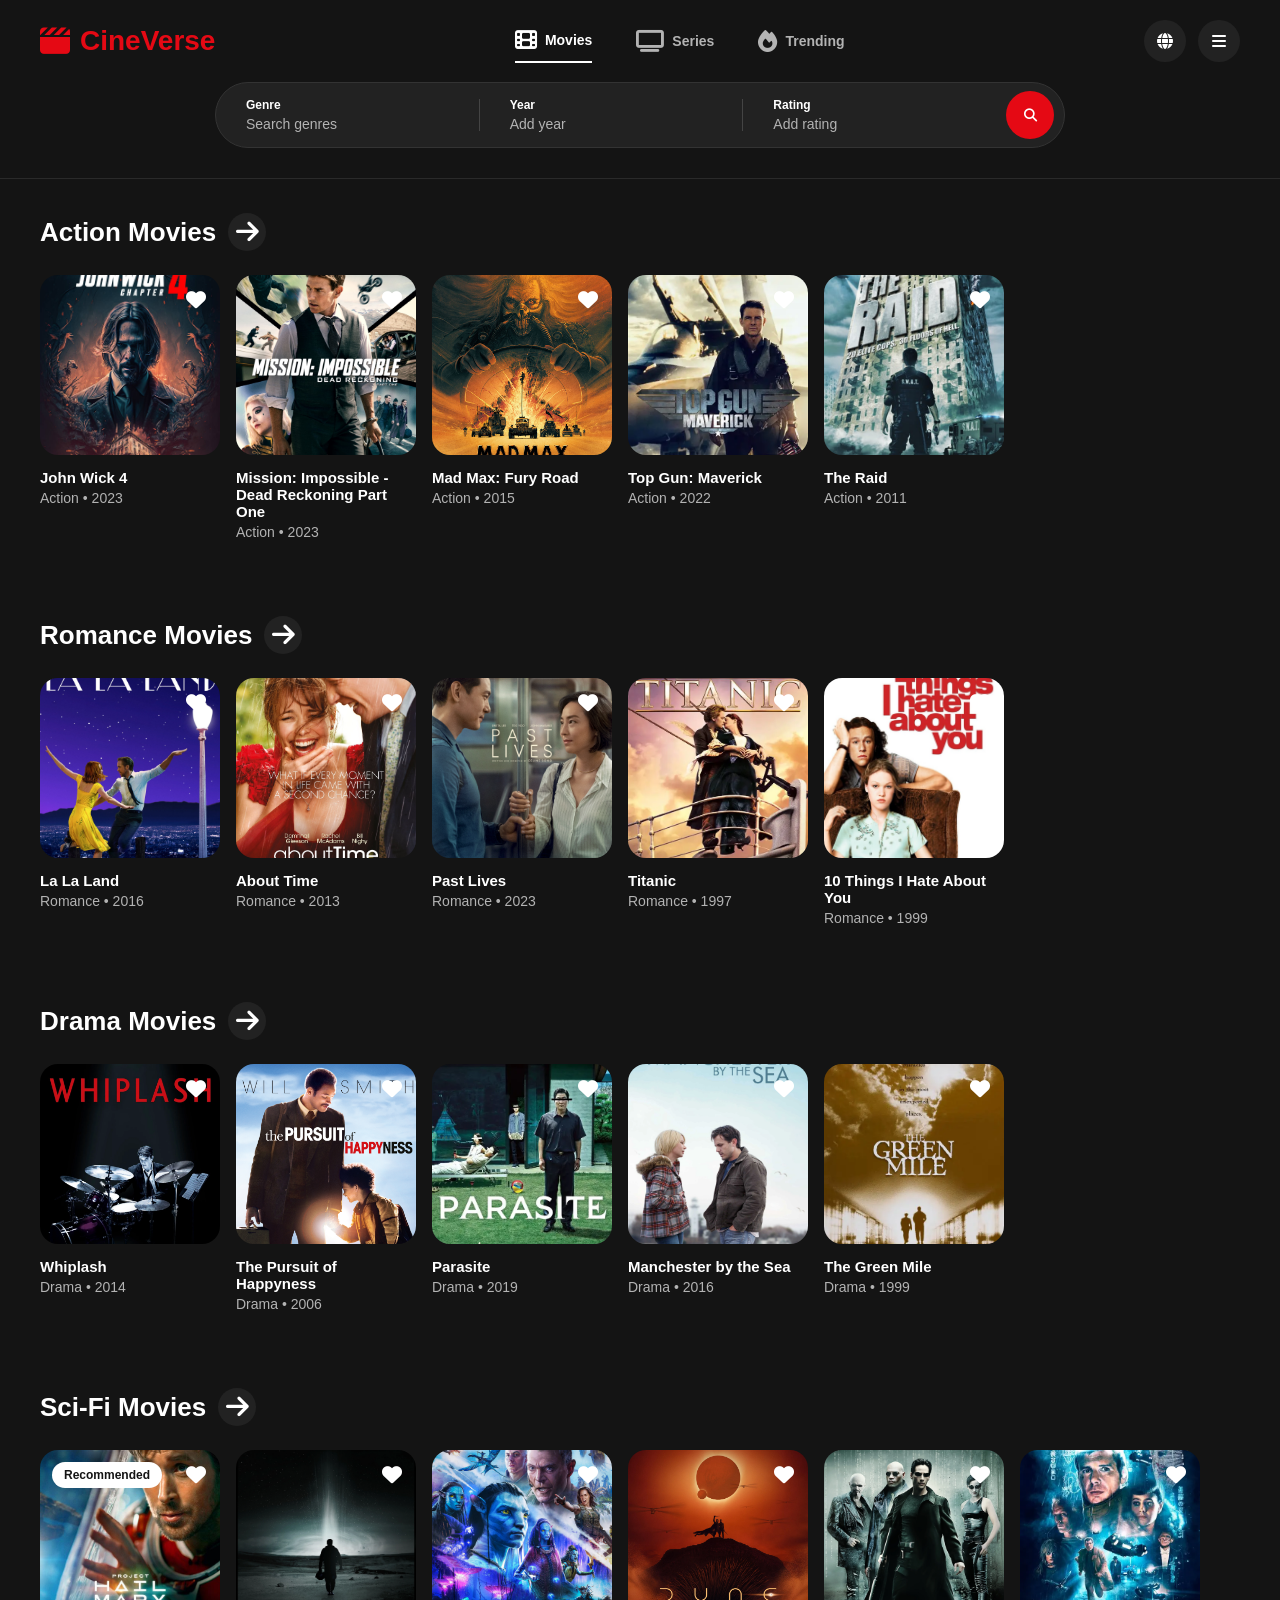
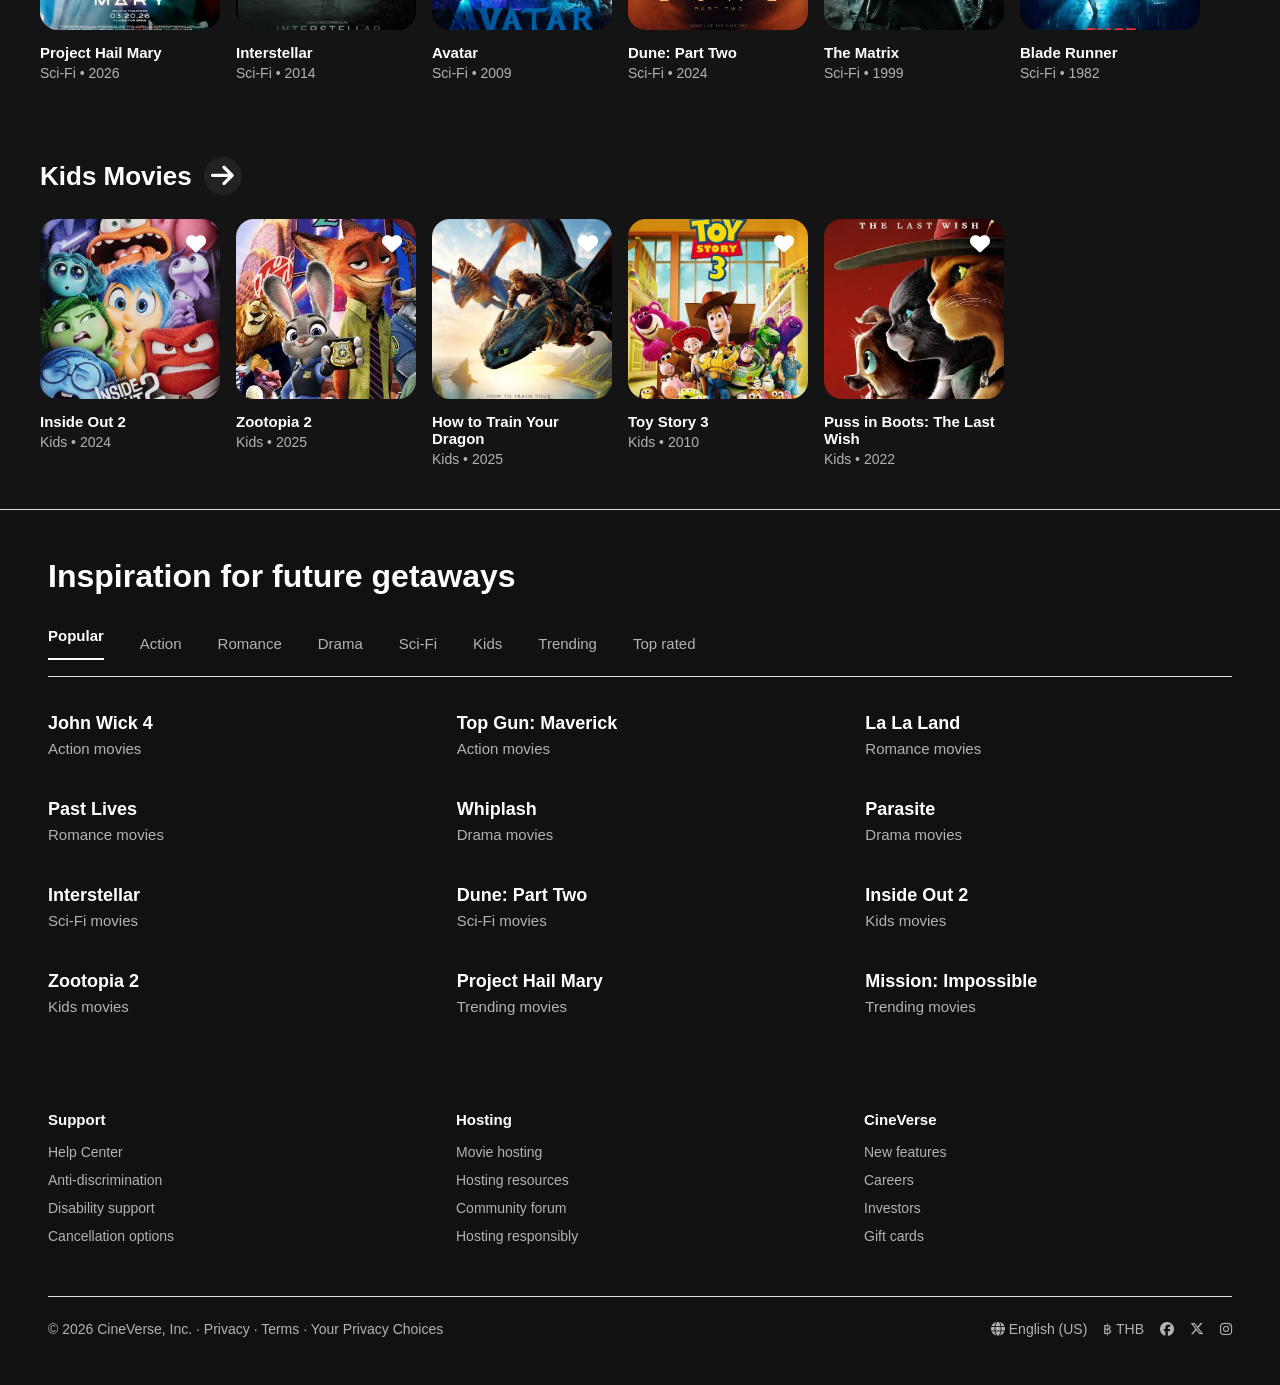
==== index.html @ 7275cd55 "Add files via upload" ====
<!DOCTYPE html>
<html lang="en">

<head>
    <meta charset="UTF-8">
    <meta name="viewport" content="width=device-width, initial-scale=1.0">
    <title>Project</title>

    <!-- FONT AWESOME -->
    <link rel="stylesheet"
          href="https://cdnjs.cloudflare.com/ajax/libs/font-awesome/6.5.1/css/all.min.css">

    <!-- CSS -->
    <link rel="stylesheet" href="style.css">
</head>

<body>

    <!-- ----- HEADER ----- -->
    <header class="header">

        <!-- TOP NAV -->
        <div class="top-nav">

            <!-- LOGO -->
            <div class="logo">
                <i class="fa-solid fa-clapperboard"></i>
                <h1>CineVerse</h1>
            </div>

            <!-- CENTER NAV -->
            <div class="nav-center">

                <div class="nav-item active-nav">
                    <i class="fa-solid fa-film"></i>
                    <span>Movies</span>
                </div>

                <div class="nav-item">
                    <i class="fa-solid fa-tv"></i>
                    <span>Series</span>
                </div>

                <div class="nav-item">
                    <i class="fa-solid fa-fire"></i>
                    <span>Trending</span>
                </div>

            </div>

            <!-- RIGHT NAV -->
            <div class="nav-right">

                <div class="circle-btn">
                    <i class="fa-solid fa-globe"></i>
                </div>

                <div class="menu-btn">
                    <i class="fa-solid fa-bars"></i>
                </div>

            </div>

        </div>

        <!-- SEARCH -->
        <div class="search-wrapper">

            <div class="search-bar">

                <div class="search-mobile">

                    <i class="fa-solid fa-magnifying-glass"></i>

                    <div class="search-mobile-text">

                        <h4>Start your search</h4>

                    </div>

                </div>

                <div class="search-box">
                    <h4>Genre</h4>
                    <p>Search genres</p>
                </div>

                <div class="search-divider"></div>

                <div class="search-box">
                    <h4>Year</h4>
                    <p>Add year</p>
                </div>

                <div class="search-divider"></div>

                <div class="search-box">
                    <h4>Rating</h4>
                    <p>Add rating</p>
                </div>

                <button class="search-btn">
                    <i class="fa-solid fa-magnifying-glass"></i>
                </button>

            </div>

        </div>

    </header>

    <!-- ----- ACTION ----- -->

<section class="movie-section">

    <div class="section-header">
        <h2>
            Action Movies
            <span class="arrow-circle">
                <i class="fa-solid fa-arrow-right"></i>
            </span>
        </h2>
    </div>

    <div class="movie-row">

        <div class="movie-card">
            <div class="movie-image">
                <img src="images/John Wick 4.jpg" alt="John Wick 4">
                <input type="checkbox" id="heartJohnWick4" class="heart-toggle">
                <label for="heartJohnWick4" class="heart-icon">
                    <i class="fa-solid fa-heart"></i>
                </label>
            </div>
            <h3>John Wick 4</h3>
            <p>Action • 2023</p>
        </div>

        <div class="movie-card">
            <div class="movie-image">
                <img src="images/Mission Impossible.jpg" alt="Mission: Impossible - Dead Reckoning Part One">
                <input type="checkbox" id="heartMissionImpossible" class="heart-toggle">
                <label for="heartMissionImpossible" class="heart-icon">
                    <i class="fa-solid fa-heart"></i>
                </label>
            </div>
            <h3>Mission: Impossible - Dead Reckoning Part One</h3>
            <p>Action • 2023</p>
        </div>

        <div class="movie-card">
            <div class="movie-image">
                <img src="images/Mad Max.jpg" alt="Mad Max: Fury Road">
                <input type="checkbox" id="heartMadMax" class="heart-toggle">
                <label for="heartMadMax" class="heart-icon">
                    <i class="fa-solid fa-heart"></i>
                </label>
            </div>
            <h3>Mad Max: Fury Road</h3>
            <p>Action • 2015</p>
        </div>

        <div class="movie-card">
            <div class="movie-image">
                <img src="images/Top Gun.webp" alt="Top Gun: Maverick">
                <input type="checkbox" id="heartTopGun" class="heart-toggle">
                <label for="heartTopGun" class="heart-icon">
                    <i class="fa-solid fa-heart"></i>
                </label>
            </div>
            <h3>Top Gun: Maverick</h3>
            <p>Action • 2022</p>
        </div>

        <div class="movie-card">
            <div class="movie-image">
                <img src="images/The Raid.jpg" alt="The Raid">
                <input type="checkbox" id="heartTheRaid" class="heart-toggle">
                <label for="heartTheRaid" class="heart-icon">
                    <i class="fa-solid fa-heart"></i>
                </label>
            </div>
            <h3>The Raid</h3>
            <p>Action • 2011</p>
        </div>

    </div>

</section>

<!-- ----- ROMANCE ----- -->

<section class="movie-section">

    <div class="section-header">
        <h2>
            Romance Movies
            <span class="arrow-circle">
                <i class="fa-solid fa-arrow-right"></i>
            </span>
        </h2>
    </div>

    <div class="movie-row">

        <div class="movie-card">
            <div class="movie-image">
                <img src="images/La La Land.webp" alt="La La Land">
                <input type="checkbox" id="heartLaLaLand" class="heart-toggle">
                <label for="heartLaLaLand" class="heart-icon">
                    <i class="fa-solid fa-heart"></i>
                </label>
            </div>
            <h3>La La Land</h3>
            <p>Romance • 2016</p>
        </div>

        <div class="movie-card">
            <div class="movie-image">
                <img src="images/About Time.jpg" alt="About Time">
                <input type="checkbox" id="heartAboutTime" class="heart-toggle">
                <label for="heartAboutTime" class="heart-icon">
                    <i class="fa-solid fa-heart"></i>
                </label>
            </div>
            <h3>About Time</h3>
            <p>Romance • 2013</p>
        </div>

        <div class="movie-card">
            <div class="movie-image">
                <img src="images/Past Lives.jpg" alt="Past Lives">
                <input type="checkbox" id="heartPastLives" class="heart-toggle">
                <label for="heartPastLives" class="heart-icon">
                    <i class="fa-solid fa-heart"></i>
                </label>
            </div>
            <h3>Past Lives</h3>
            <p>Romance • 2023</p>
        </div>

        <div class="movie-card">
            <div class="movie-image">
                <img src="images/Titanic.webp" alt="Titanic">
                <input type="checkbox" id="heartTitanic" class="heart-toggle">
                <label for="heartTitanic" class="heart-icon">
                    <i class="fa-solid fa-heart"></i>
                </label>
            </div>
            <h3>Titanic</h3>
            <p>Romance • 1997</p>
        </div>

        <div class="movie-card">
            <div class="movie-image">
                <img src="images/10 Things I Hate About You.jpg" alt="10 Things I Hate About You">
                <input type="checkbox" id="heart10ThingsILoveAboutYou" class="heart-toggle">
                <label for="heart10ThingsILoveAboutYou" class="heart-icon">
                    <i class="fa-solid fa-heart"></i>
                </label>
            </div>
            <h3>10 Things I Hate About You</h3>
            <p>Romance • 1999</p>
        </div>

    </div>

</section>

<!-- ----- DRAMA ----- -->

<section class="movie-section">

    <div class="section-header">
        <h2>
            Drama Movies
            <span class="arrow-circle">
                <i class="fa-solid fa-arrow-right"></i>
            </span>
        </h2>
    </div>

    <div class="movie-row">

        <div class="movie-card">
            <div class="movie-image">
                <img src="images/Whiplash.webp" alt="Whiplash">
                <input type="checkbox" id="heartWhiplash" class="heart-toggle">
                <label for="heartWhiplash" class="heart-icon">
                    <i class="fa-solid fa-heart"></i>
                </label>
            </div>
            <h3>Whiplash</h3>
            <p>Drama • 2014</p>
        </div>

        <div class="movie-card">
            <div class="movie-image">
                <img src="images/The Pursuit of Happyness.jpg" alt="The Pursuit of Happyness">
                <input type="checkbox" id="heartThePursuitOfHappyness" class="heart-toggle">
                <label for="heartThePursuitOfHappyness" class="heart-icon">
                    <i class="fa-solid fa-heart"></i>
                </label>
            </div>
            <h3>The Pursuit of Happyness</h3>
            <p>Drama • 2006</p>
        </div>

        <div class="movie-card">
            <div class="movie-image">
                <img src="images/Parasite.webp" alt="Parasite">
                <input type="checkbox" id="heartParasite" class="heart-toggle">
                <label for="heartParasite" class="heart-icon">
                    <i class="fa-solid fa-heart"></i>
                </label>
            </div>
            <h3>Parasite</h3>
            <p>Drama • 2019</p>
        </div>

        <div class="movie-card">
            <div class="movie-image">
                <img src="images/Manchester by the Sea.webp" alt="Manchester by the Sea">
                <input type="checkbox" id="heartManchesterByTheSea" class="heart-toggle">
                <label for="heartManchesterByTheSea" class="heart-icon">
                    <i class="fa-solid fa-heart"></i>
                </label>
            </div>
            <h3>Manchester by the Sea</h3>
            <p>Drama • 2016</p>
        </div>

        <div class="movie-card">
            <div class="movie-image">
                <img src="images/The Green Mile.webp" alt="The Green Mile">
                <input type="checkbox" id="heartTheGreenMile" class="heart-toggle">
                <label for="heartTheGreenMile" class="heart-icon">
                    <i class="fa-solid fa-heart"></i>
                </label>
            </div>
            <h3>The Green Mile</h3>
            <p>Drama • 1999</p>
        </div>

    </div>

</section>

<!-- ----- SCI-FI ----- -->

<section class="movie-section">

    <div class="section-header">
        <h2>
            Sci-Fi Movies
            <span class="arrow-circle">
                <i class="fa-solid fa-arrow-right"></i>
            </span>
        </h2>
    </div>

    <div class="movie-row">

        <div class="movie-card">
            <div class="movie-image">
                <div class="tag">Recommended</div>
                <img src="images/Project Hail Mary.jpg" alt="Project Hail Mary">
                <input type="checkbox" id="heartProjectHailMary" class="heart-toggle">
                <label for="heartProjectHailMary" class="heart-icon">
                    <i class="fa-solid fa-heart"></i>
                </label>
            </div>
            <h3>Project Hail Mary</h3>
            <p>Sci-Fi • 2026</p>
        </div>

        <div class="movie-card">
            <div class="movie-image">
                <img src="images/Interstellar.webp" alt="Interstellar">
                <input type="checkbox" id="heartInterstellar" class="heart-toggle">
                <label for="heartInterstellar" class="heart-icon">
                    <i class="fa-solid fa-heart"></i>
                </label>
            </div>
            <h3>Interstellar</h3>
            <p>Sci-Fi • 2014</p>
        </div>

        <div class="movie-card">
            <div class="movie-image">
                <img src="images/Avatar.jpg" alt="Avatar">
                <input type="checkbox" id="heartAvatar" class="heart-toggle">
                <label for="heartAvatar" class="heart-icon">
                    <i class="fa-solid fa-heart"></i>
                </label>
            </div>
            <h3>Avatar</h3>
            <p>Sci-Fi • 2009</p>
        </div>

        <div class="movie-card">
            <div class="movie-image">
                <img src="images/Dune.jpg" alt="Dune: Part Two">
                <input type="checkbox" id="heartDunePartTwo" class="heart-toggle">
                <label for="heartDunePartTwo" class="heart-icon">
                    <i class="fa-solid fa-heart"></i>
                </label>
            </div>
            <h3>Dune: Part Two</h3>
            <p>Sci-Fi • 2024</p>
        </div>

        <div class="movie-card">
            <div class="movie-image">
                <img src="images/The Matrix.webp" alt="The Matrix">
                <input type="checkbox" id="heartTheMatrix" class="heart-toggle">
                <label for="heartTheMatrix" class="heart-icon">
                    <i class="fa-solid fa-heart"></i>
                </label>
            </div>
            <h3>The Matrix</h3>
            <p>Sci-Fi • 1999</p>
        </div>

        <div class="movie-card">
            <div class="movie-image">
                <img src="images/Blade Runner.webp" alt="Blade Runner">
                <input type="checkbox" id="heartBladeRunner" class="heart-toggle">
                <label for="heartBladeRunner" class="heart-icon">
                    <i class="fa-solid fa-heart"></i>
                </label>
            </div>
            <h3>Blade Runner</h3>
            <p>Sci-Fi • 1982</p>
        </div>

    </div>

</section>

<!-- ----- KIDS ----- -->

<section class="movie-section">

    <div class="section-header">
        <h2>
            Kids Movies
            <span class="arrow-circle">
                <i class="fa-solid fa-arrow-right"></i>
            </span>
        </h2>
    </div>

    <div class="movie-row">

        <div class="movie-card">
            <div class="movie-image">
                <img src="images/Inside Out 2.webp" alt="Inside Out 2">
                <input type="checkbox" id="heartInsideOut2" class="heart-toggle">
                <label for="heartInsideOut2" class="heart-icon">
                    <i class="fa-solid fa-heart"></i>
                </label>
            </div>
            <h3>Inside Out 2</h3>
            <p>Kids • 2024</p>
        </div>

        <div class="movie-card">
            <div class="movie-image">
                <img src="images/Zootopia 2.webp" alt="Zootopia 2">
                <input type="checkbox" id="heartZootopia2" class="heart-toggle">
                <label for="heartZootopia2" class="heart-icon">
                    <i class="fa-solid fa-heart"></i>
                </label>
            </div>
            <h3>Zootopia 2</h3>
            <p>Kids • 2025</p>
        </div>

        <div class="movie-card">
            <div class="movie-image">
                <img src="images/How to Train Your Dragon.webp" alt="How to Train Your Dragon">
                <input type="checkbox" id="heartHowToTrainYourDragon" class="heart-toggle">
                <label for="heartHowToTrainYourDragon" class="heart-icon">
                    <i class="fa-solid fa-heart"></i>
                </label>
            </div>
            <h3>How to Train Your Dragon</h3>
            <p>Kids • 2025</p>
        </div>

        <div class="movie-card">
            <div class="movie-image">
                <img src="images/Toy Story 3.webp" alt="Toy Story 3">
                <input type="checkbox" id="heartToyStory3" class="heart-toggle">
                <label for="heartToyStory3" class="heart-icon">
                    <i class="fa-solid fa-heart"></i>
                </label>
            </div>
            <h3>Toy Story 3</h3>
            <p>Kids • 2010</p>
        </div>

        <div class="movie-card">
            <div class="movie-image">
                <img src="images/Puss in Boots.webp" alt="Puss in Boots: The Last Wish">
                <input type="checkbox" id="heartPussInBoots" class="heart-toggle">
                <label for="heartPussInBoots" class="heart-icon">
                    <i class="fa-solid fa-heart"></i>
                </label>
            </div>
            <h3>Puss in Boots: The Last Wish</h3>
            <p>Kids • 2022</p>
        </div>

    </div>

</section>

    <!-- ----- FOOTER ----- -->

<section class="footer-top">

    <h2>Inspiration for future getaways</h2>

    <div class="footer-tabs">
        <span class="active-tab">Popular</span>
        <span>Action</span>
        <span>Romance</span>
        <span>Drama</span>
        <span>Sci-Fi</span>
        <span>Kids</span>
        <span>Trending</span>
        <span>Top rated</span>
    </div>

    <div class="footer-links-grid">

    <div class="footer-link-item">
        <h4>John Wick 4</h4>
        <p>Action movies</p>
    </div>

    <div class="footer-link-item">
        <h4>Top Gun: Maverick</h4>
        <p>Action movies</p>
    </div>

    <div class="footer-link-item">
        <h4>La La Land</h4>
        <p>Romance movies</p>
    </div>

    <div class="footer-link-item">
        <h4>Past Lives</h4>
        <p>Romance movies</p>
    </div>

    <div class="footer-link-item">
        <h4>Whiplash</h4>
        <p>Drama movies</p>
    </div>

    <div class="footer-link-item">
        <h4>Parasite</h4>
        <p>Drama movies</p>
    </div>

    <div class="footer-link-item">
        <h4>Interstellar</h4>
        <p>Sci-Fi movies</p>
    </div>

    <div class="footer-link-item">
        <h4>Dune: Part Two</h4>
        <p>Sci-Fi movies</p>
    </div>

    <div class="footer-link-item">
        <h4>Inside Out 2</h4>
        <p>Kids movies</p>
    </div>

    <div class="footer-link-item">
        <h4>Zootopia 2</h4>
        <p>Kids movies</p>
    </div>

    <div class="footer-link-item">
        <h4>Project Hail Mary</h4>
        <p>Trending movies</p>
    </div>

    <div class="footer-link-item">
        <h4>Mission: Impossible</h4>
        <p>Trending movies</p>
    </div>

</div>

</section>

<footer class="footer">

    <div class="footer-grid">

        <div class="footer-column">
            <h4>Support</h4>
            <p>Help Center</p>
            <p>Anti-discrimination</p>
            <p>Disability support</p>
            <p>Cancellation options</p>
        </div>

        <div class="footer-column">
            <h4>Hosting</h4>
            <p>Movie hosting</p>
            <p>Hosting resources</p>
            <p>Community forum</p>
            <p>Hosting responsibly</p>
        </div>

        <div class="footer-column">
            <h4>CineVerse</h4>
            <p>New features</p>
            <p>Careers</p>
            <p>Investors</p>
            <p>Gift cards</p>
        </div>

    </div>

    <div class="footer-bottom">

        <div>
            © 2026 CineVerse, Inc. · Privacy · Terms · Your Privacy Choices
        </div>

        <div class="footer-right">

            <span>
                <i class="fa-solid fa-globe"></i> English (US)
            </span>

            <span>฿ THB</span>

            <i class="fa-brands fa-facebook"></i>
            <i class="fa-brands fa-x-twitter"></i>
            <i class="fa-brands fa-instagram"></i>
        </div>

    </div>

    <div class="mobile-footer-bottom">

    <div class="footer-right">
        <div class="footer-settings">
            <span>
                <i class="fa-solid fa-globe"></i> English (US)
            </span>
            <span>฿ THB</span>
        </div>

        <div class="footer-social">
            <i class="fa-brands fa-facebook"></i>
            <i class="fa-brands fa-x-twitter"></i>
            <i class="fa-brands fa-instagram"></i>
        </div>
    </div>
    <div>
        © 2026 CineVerse, Inc. <br>
        Privacy · Terms · Your Privacy Choices
    </div>
</div>
</footer>

</body>
</html>
---- style.css ----
*{
    margin: 0;
    padding: 0;
    box-sizing: border-box;
}

body{
    font-family: Arial, Helvetica, sans-serif;
    background-color: #141414;
    color: white;
}

/* ----- HEADER ----- */

.header{
    position: sticky;
    top: 0;
    z-index: 999;
    background-color: #141414;
    border-bottom: 1px solid #2a2a2a;
}

/* ----- TOP NAV ----- */

.top-nav{
    height: 82px;
    display: flex;
    justify-content: space-between;
    align-items: center;
    padding: 0 48px;
}

/* ----- LOGO ----- */

.logo{
    display: flex;
    align-items: center;
    gap: 10px;
    color: #e50914;
}

.logo i{
    font-size: 30px;
}

.logo h1{
    font-size: 28px;
    font-weight: 700;
}

/* ----- NAV ----- */

.nav-center{
    display: flex;
    align-items: center;
    gap: 42px;
}

.nav-item{
    display: flex;
    align-items: center;
    gap: 8px;
    padding-top: 10px;
    padding-bottom: 10px;
    color: #b3b3b3;
}

.nav-item i{
    font-size: 22px;
}

.nav-item span{
    font-size: 14px;
    font-weight: 600;
}

.active-nav{
    color: white;
    border-bottom: 2px solid white;
}

/* ----- RIGHT ----- */

.nav-right{
    display: flex;
    align-items: center;
    gap: 12px;
}

.circle-btn, .menu-btn{
    width: 42px;
    height: 42px;
    border-radius: 50%;
    display: flex;
    justify-content: center;
    align-items: center;
    background-color: #222;
    color: white;
}

/* ----- SEARCH ----- */

.search-wrapper{
    display: flex;
    justify-content: center;
    padding-bottom: 24px;
}

.search-bar{
    width: 850px;
    height: 66px;
    background: #222;
    border: 1px solid #333;
    border-radius: 999px;
    box-shadow: 0 2px 12px rgba(0,0,0,0.08);
    display: flex;
    align-items: center;
    box-shadow: none;
}

.search-box{
    flex: 1;
    padding-left: 30px;
}

.search-box h4{
    font-size: 12px;
    margin-bottom: 4px;
    color: white;
}

.search-box p{
    font-size: 14px;
    color: #b3b3b3;
}

.search-divider{
    width: 1px;
    height: 32px;
    background-color: #444;
}

.search-btn{
    width: 48px;
    height: 48px;
    margin-right: 10px;
    border: none;
    border-radius: 50%;
    background-color: #e50914;
    color: white;
}

/* ----- SECTION ----- */

.movie-section{
    padding: 34px 48px;
    background-color: #141414;
}

.section-header{
    margin-bottom: 24px;
}

.section-header h2{
    display: flex;
    align-items: center;
    gap: 12px;
    font-size: 26px;
    color: white;
}

.arrow-circle{
    width: 38px;
    height: 38px;
    border-radius: 50%;
    background: #222;
    display: flex;
    justify-content: center;
    align-items: center;
}

/* ----- MOVIES ----- */

.movie-row{
    display: flex;
    gap: 16px;
    overflow-x: auto;
    scroll-behavior: smooth;
    padding-bottom: 8px;
    width: 100%;
    flex-wrap: nowrap;
}

.movie-row::-webkit-scrollbar{
    background-color: #222;
}

.movie-card{
    flex-shrink: 0;
    width: 200px;
}

.movie-image{
    position: relative;
}

.movie-image img{
    width: 100%;
    aspect-ratio: 1/1;
    object-fit: cover;
    border-radius: 18px;
    transition: 0.3s ease;
}

.tag{
    position: absolute;
    top: 12px;
    left: 12px;
    background: white;
    padding: 6px 12px;
    border-radius: 999px;
    font-size: 12px;
    font-weight: 600;
    color: #141414;
}

.heart-toggle{
    display: none;
}

.heart-icon{
    position: absolute;
    top: 14px;
    right: 14px;
    color: white;
    font-size: 20px;
    transition: 0.2s;
}

.heart-icon:hover{
    transform: scale(1.15);
}

.heart-toggle:checked + .heart-icon{
    color: #e50914;
}

.movie-card h3{
    margin-top: 10px;
    margin-bottom: 4px;
    font-size: 15px;
    color: white;
}

.movie-card p{
    font-size: 14px;
    color: #b3b3b3;
}

/* ----- FOOTER ----- */

.footer-top{
    padding: 48px;
    background: #111;
    border-top: 1px solid #dddddd;
}

.footer-top h2{
    font-size: 32px;
    margin-bottom: 32px;
}

.footer-tabs{
    display: flex;
    align-items: center;
    gap: 36px;
    padding-bottom: 16px;
    border-bottom: 1px solid #dddddd;
    overflow-x: auto;
}

.footer-tabs span{
    font-size: 15px;
    color: #b3b3b3;
    white-space: nowrap;
}

.footer-tabs .active-tab{
    color: white;
    font-weight: 600;
    padding-bottom: 14px;
    border-bottom: 2px solid white;
}

.footer-links-grid{
    display: grid;
    grid-template-columns: repeat(3, 1fr);
    gap: 42px;
    padding-top: 36px;
}

.footer-link-item h4{
    font-size: 18px;
    margin-bottom: 6px;
}

.footer-link-item p{
    color: #b3b3b3;
    font-size: 15px;
}

.footer{
    padding: 48px;
    background-color: #111;
    color: white;
}

.footer-grid{
    display: grid;
    grid-template-columns: repeat(3, 1fr);
    gap: 40px;
    padding-bottom: 40px;
}

.footer-column h4{
    margin-bottom: 16px;
    font-size: 15px;
}

.footer-column p{
    margin-bottom: 12px;
    font-size: 14px;
    color: #b3b3b3;
}

.footer-bottom{
    border-top: 1px solid #dddddd;
    padding-top: 24px;
    display: flex;
    justify-content: space-between;
    align-items: center;
    gap: 20px;
    font-size: 14px;
    color: #b3b3b3;
}

.footer-right{
    display: flex;
    align-items: center;
    gap: 16px;
}

.active-tab{
    color: white;
    border-bottom: 2px solid white;
}

/* ----- RESPONSIVE DESIGN ----- */

/* ----- DESKTOP ----- */

@media screen and (min-width: 1024px){

    .container{
        max-width: 1024px;
        margin: auto;
    }

    .top-nav{
        height: 82px;
        padding: 0 40px;
    }

    .logo-text{
        font-size: 34px;
    }

    .nav-center{
        gap: 44px;
    }

    .search-wrapper{
        padding: 0 40px 30px;
    }

    .search-bar{
        width: 850px;
        height: 66px;
        margin: auto;
    }

    .search-mobile{
        display: none;
    }

    .movie-section{
        padding: 34px 40px;
    }

    .movie-card{
        flex: 0 0 180px;
    }

    .movie-card img{
        height: 180px;
    }

    .movie-title{
        font-size: 16px;
    }

    .mobile-footer-bottom{
        display: none;
    }

}

/* ----- TABLET ----- */

@media screen and (max-width: 1023px){

    .logo h1{
        display: none;
    }

    .container{
        max-width: 768px;
        margin: auto;
    }

    .top-nav{
        padding: 0 24px;
        height: 78px;
    }

    .logo-text{
        font-size: 28px;
    }

    .nav-center{
        gap: 26px;
    }

    .nav-item span{
        font-size: 14px;
    }

    .search-wrapper{
        padding: 0 24px 26px;
    }

    .search-bar{
        width: 100%;
        height: 60px;
    }

    .search-box{
        padding: 0 22px;
    }

    .search-mobile{
        display: none;
    }

    .movie-section{
        padding: 28px 24px;
    }

    .movie-card{
        flex: 0 0 170px;
    }

    .movie-card img{
        height: 145px;
    }

    .movie-title{
        font-size: 15px;
    }

    .section-header h2{
        font-size: 22px;
    }

    .footer-top, .footer{
        padding: 36px 24px;
    }

    .mobile-footer-bottom{
        display: none;
    }

}

/* ----- MOBILE ----- */

@media screen and (max-width: 767px){

    .header{
        display: flex;
        flex-direction: column;
    }
    
    .top-nav{
        display: flex;
        flex-direction: column;
        align-items: center;
        gap: 0;
        height: auto;
        padding: 14px 16px 0;
        display: contents;
    }

    .logo{
        display: none;
    }

    .nav-right{
        display: none;
    }

    .search-wrapper{
        width: 100%;
        padding: 0 16px 18px;
        margin-top: 14px;
        order: 1;
    }

    .search-bar{
        width: 100%;
        height: 64px;
        border-radius: 999px;
        background: white;
        display: flex;
        align-items: center;
        justify-content: center;
        padding: 0 20px;
        box-shadow: 0 2px 12px rgba(0,0,0,0.12);
    }

    .search-box,
    .search-divider,
    .search-btn{
        display: none;
    }

    .search-mobile{
        display: flex;
        align-items: center;
        justify-content: center;
        gap: 14px;
        width: 100%;
        color: #141414;
    }

    .search-mobile i{
        font-size: 18px;
    }

    .search-mobile-text{
        display: flex;
        flex-direction: column;
        justify-content: center;
    }

    .search-mobile-text h4{
        font-size: 15px;
        margin-bottom: 2px;
        font-weight: 600;
    }

    .search-mobile-text p{
        font-size: 13px;
        color: #b3b3b3;
    }

    .nav-center{
        width: 100%;
        display: flex;
        justify-content: space-around;
        align-items: center;
        padding: 0 0 12px;
        border-bottom: 1px solid #b3b3b3;
        order: 2;
    }

    .nav-item{
        display: flex;
        flex-direction: row;
        align-items: center;
        justify-content: center;
        gap: 6px;
        padding-bottom: 10px;
    }

    .nav-item i{
        font-size: 18px;
    }

    .nav-item span{
        font-size: 12px;
        font-weight: 500;
    }

    .movie-section{
        padding: 26px 16px;
    }

    .section-header h2{
        display: flex;
        justify-content: space-between;
        align-items: center;
        width: 100%;
        font-size: 20px;
    }

    .arrow-circle{
        margin-left: auto;
    }

    .movie-card{
        flex: 0 0 220px;
    }

    .movie-card img{
        width: 100%;
        height: 220px;
        object-fit: cover;
        border-radius: 16px;
    }

    .movie-card h3{
        font-size: 15px;
        margin-top: 10px;
    }

    .movie-card p{
        font-size: 13px;
        color: #b3b3b3;
    }

    .footer-top{
        padding: 32px 16px;
    }

    .footer-top h2{
        font-size: 24px;
        line-height: 1.3;
        margin-bottom: 24px;
    }

    .footer-tabs{
        gap: 18px;
        overflow-x: auto;
        padding-bottom: 18px;
    }

    .footer-links-grid{
        display: grid;
        grid-template-columns: repeat(2, 1fr);
        gap: 24px;
        padding-top: 26px;
    }

    .footer-link-item h4{
        font-size: 15px;
        margin-bottom: 4px;
    }

    .footer-link-item p{
        font-size: 13px;
        color: #b3b3b3;
    }

    .footer{
        padding: 30px 16px;
    }

    .footer-grid{
        display: grid;
        grid-template-columns: 1fr;
        gap: 26px;
    }

    .footer-column{
        padding-bottom: 18px;
        border-bottom: 1px solid #b3b3b3;
    }

    .footer-bottom{
        display: none;
    }

    .mobile-footer-bottom{
        display: flex;
        flex-direction: column;
        align-items: flex-start;
        gap: 24px;
        color: #b3b3b3;
    }

    .footer-right{
        width: 100%;
        display: flex;
        flex-direction: column;
        align-items: flex-start;
        gap: 14px;
        padding-bottom: 6px;
    }

    .footer-settings{
        display: flex;
        align-items: center;
        gap: 14px;
    }

    .footer-social{
        display: flex;
        gap: 24px;
        padding-top: 12px;
    }

}
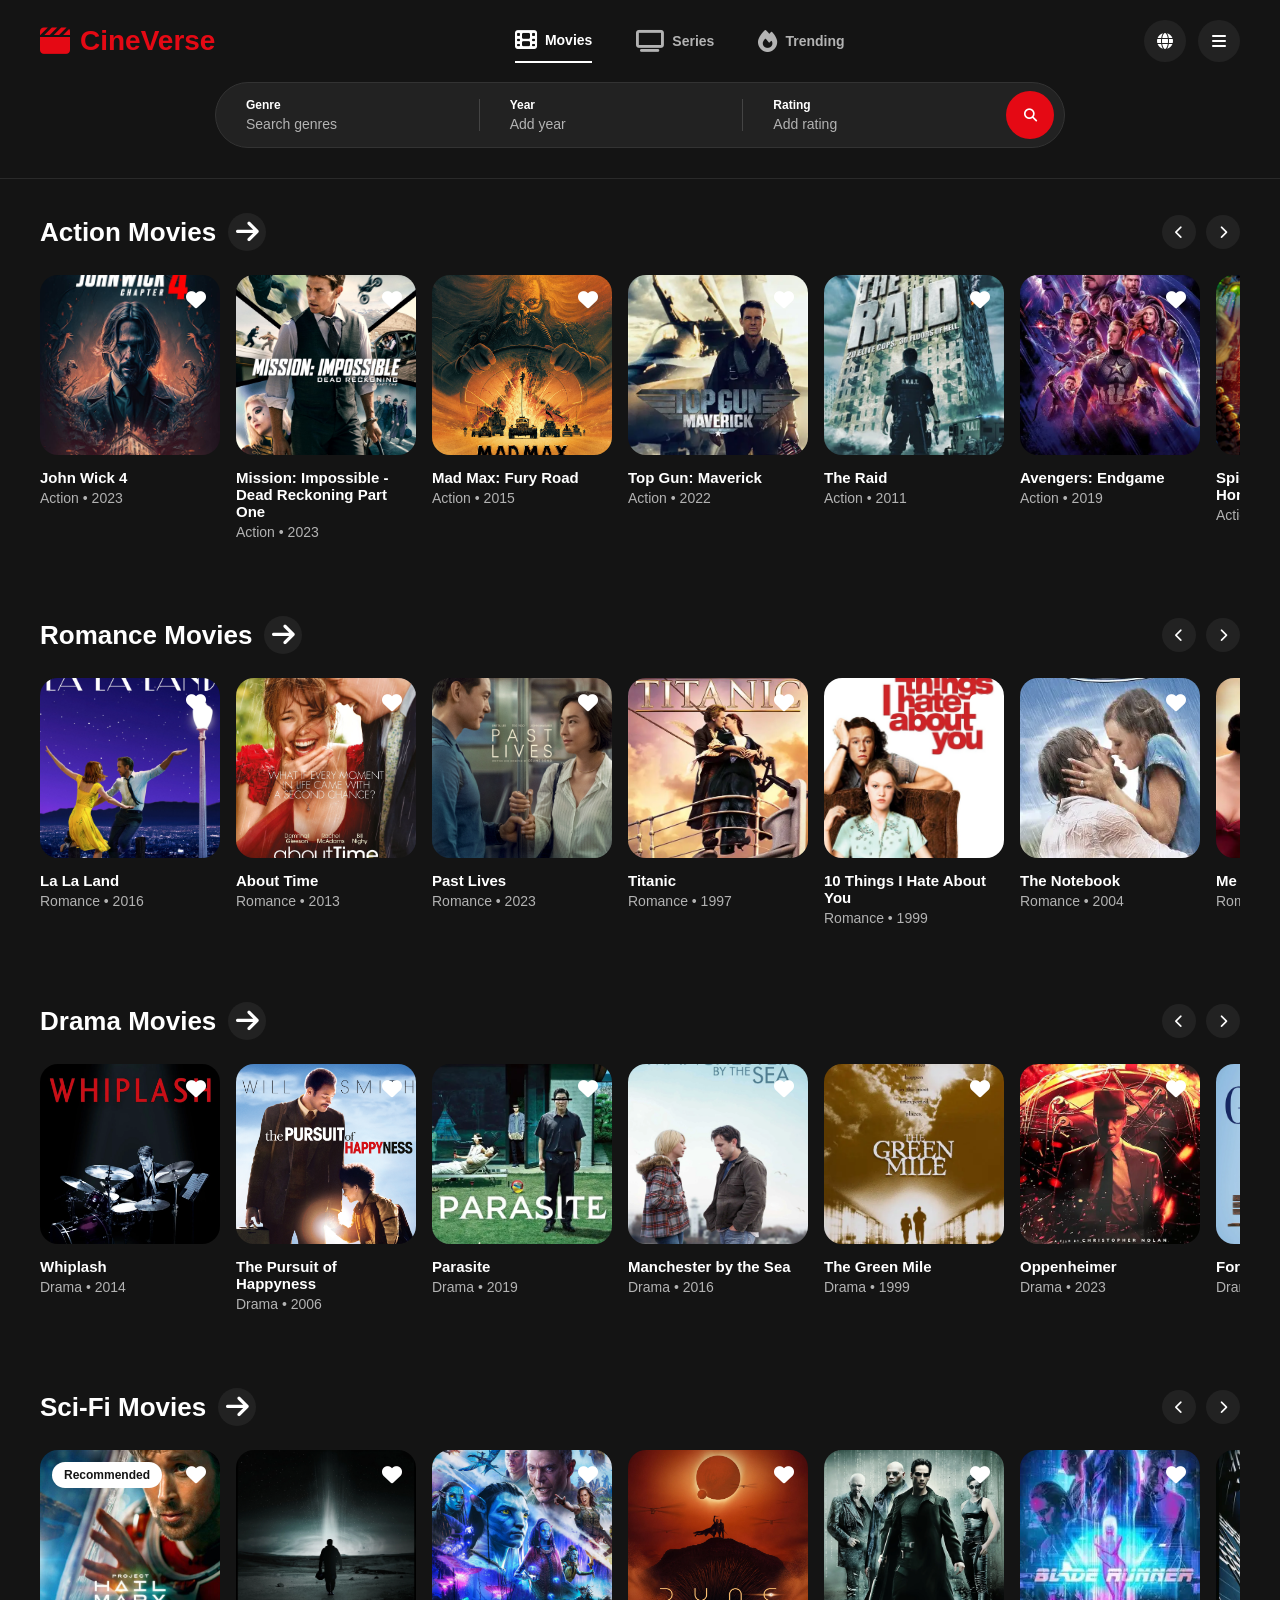
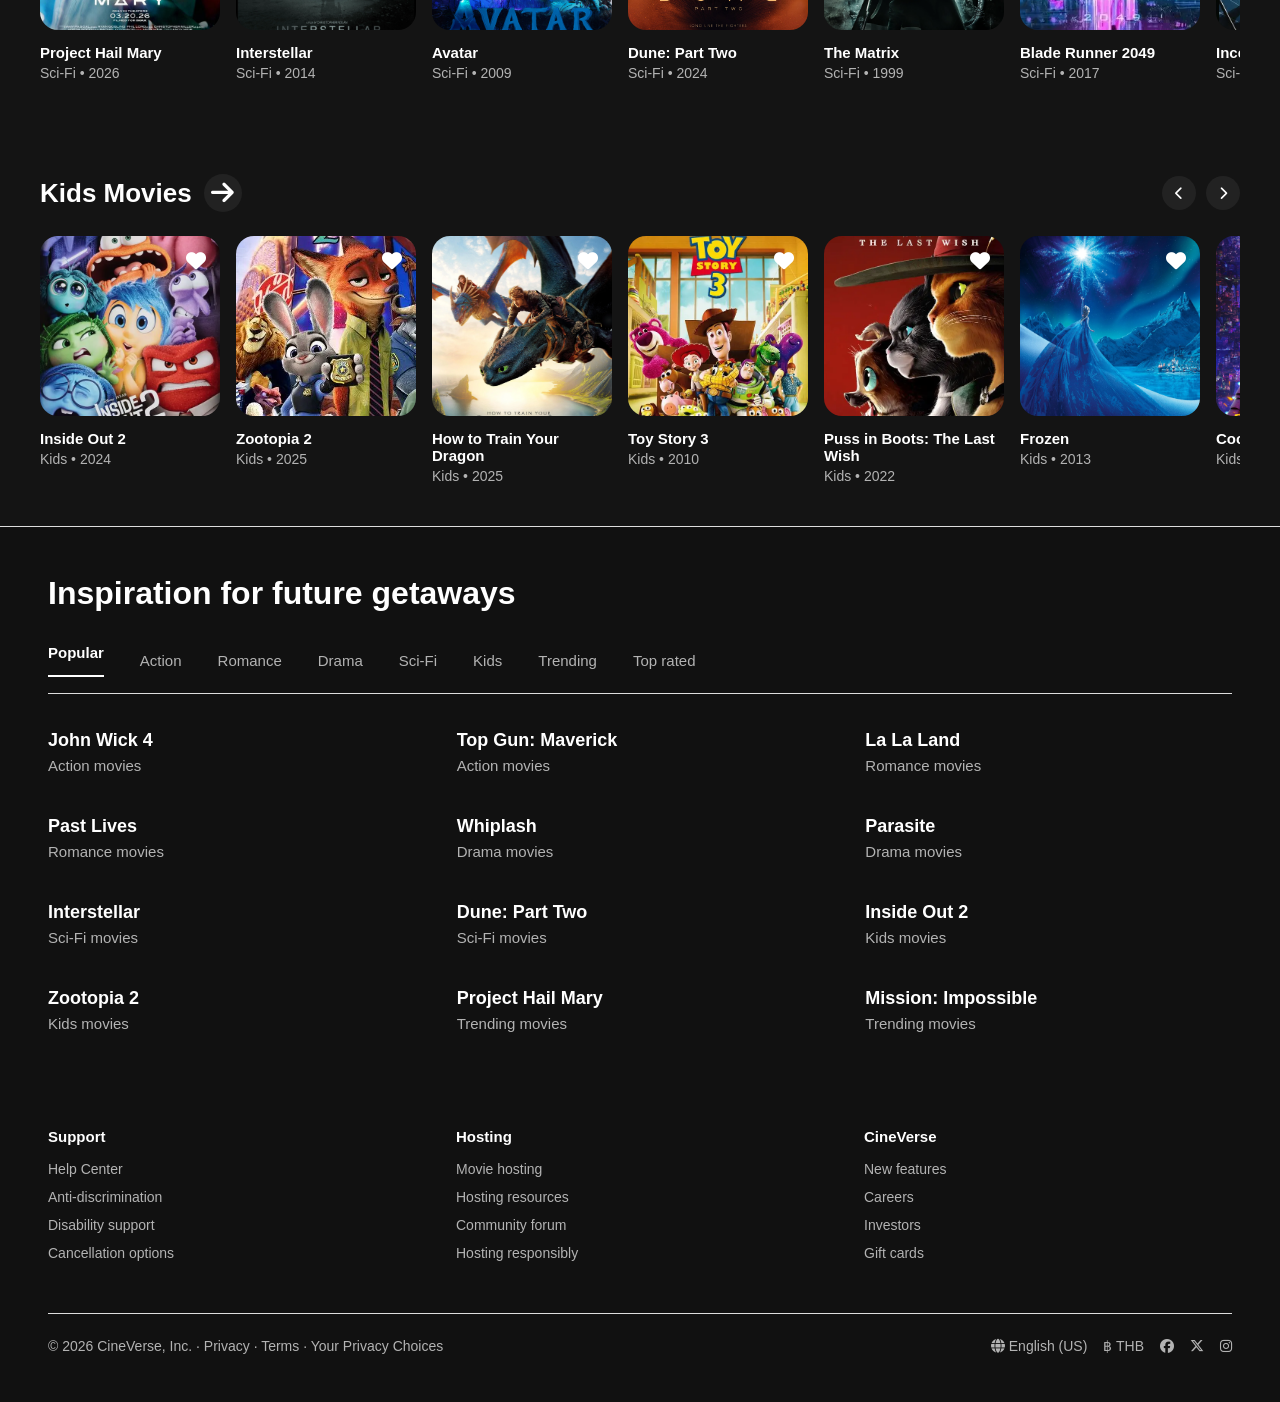
==== commit 98406838: "update work" ====
--- a/index.html
+++ b/index.html
@@ -1,678 +1,1036 @@
-<!DOCTYPE html>
-<html lang="en">
-
-<head>
-    <meta charset="UTF-8">
-    <meta name="viewport" content="width=device-width, initial-scale=1.0">
-    <title>Project</title>
-
-    <!-- FONT AWESOME -->
-    <link rel="stylesheet"
-          href="https://cdnjs.cloudflare.com/ajax/libs/font-awesome/6.5.1/css/all.min.css">
-
-    <!-- CSS -->
-    <link rel="stylesheet" href="style.css">
-</head>
-
-<body>
-
-    <!-- ----- HEADER ----- -->
-    <header class="header">
-
-        <!-- TOP NAV -->
-        <div class="top-nav">
-
-            <!-- LOGO -->
-            <div class="logo">
-                <i class="fa-solid fa-clapperboard"></i>
-                <h1>CineVerse</h1>
-            </div>
-
-            <!-- CENTER NAV -->
-            <div class="nav-center">
-
-                <div class="nav-item active-nav">
-                    <i class="fa-solid fa-film"></i>
-                    <span>Movies</span>
-                </div>
-
-                <div class="nav-item">
-                    <i class="fa-solid fa-tv"></i>
-                    <span>Series</span>
-                </div>
-
-                <div class="nav-item">
-                    <i class="fa-solid fa-fire"></i>
-                    <span>Trending</span>
-                </div>
-
-            </div>
-
-            <!-- RIGHT NAV -->
-            <div class="nav-right">
-
-                <div class="circle-btn">
-                    <i class="fa-solid fa-globe"></i>
-                </div>
-
-                <div class="menu-btn">
-                    <i class="fa-solid fa-bars"></i>
-                </div>
-
-            </div>
-
-        </div>
-
-        <!-- SEARCH -->
-        <div class="search-wrapper">
-
-            <div class="search-bar">
-
-                <div class="search-mobile">
-
-                    <i class="fa-solid fa-magnifying-glass"></i>
-
-                    <div class="search-mobile-text">
-
-                        <h4>Start your search</h4>
-
-                    </div>
-
-                </div>
-
-                <div class="search-box">
-                    <h4>Genre</h4>
-                    <p>Search genres</p>
-                </div>
-
-                <div class="search-divider"></div>
-
-                <div class="search-box">
-                    <h4>Year</h4>
-                    <p>Add year</p>
-                </div>
-
-                <div class="search-divider"></div>
-
-                <div class="search-box">
-                    <h4>Rating</h4>
-                    <p>Add rating</p>
-                </div>
-
-                <button class="search-btn">
-                    <i class="fa-solid fa-magnifying-glass"></i>
-                </button>
-
-            </div>
-
-        </div>
-
-    </header>
-
-    <!-- ----- ACTION ----- -->
-
-<section class="movie-section">
-
-    <div class="section-header">
-        <h2>
-            Action Movies
-            <span class="arrow-circle">
-                <i class="fa-solid fa-arrow-right"></i>
-            </span>
-        </h2>
-    </div>
-
-    <div class="movie-row">
-
-        <div class="movie-card">
-            <div class="movie-image">
-                <img src="images/John Wick 4.jpg" alt="John Wick 4">
-                <input type="checkbox" id="heartJohnWick4" class="heart-toggle">
-                <label for="heartJohnWick4" class="heart-icon">
-                    <i class="fa-solid fa-heart"></i>
-                </label>
-            </div>
-            <h3>John Wick 4</h3>
-            <p>Action • 2023</p>
-        </div>
-
-        <div class="movie-card">
-            <div class="movie-image">
-                <img src="images/Mission Impossible.jpg" alt="Mission: Impossible - Dead Reckoning Part One">
-                <input type="checkbox" id="heartMissionImpossible" class="heart-toggle">
-                <label for="heartMissionImpossible" class="heart-icon">
-                    <i class="fa-solid fa-heart"></i>
-                </label>
-            </div>
-            <h3>Mission: Impossible - Dead Reckoning Part One</h3>
-            <p>Action • 2023</p>
-        </div>
-
-        <div class="movie-card">
-            <div class="movie-image">
-                <img src="images/Mad Max.jpg" alt="Mad Max: Fury Road">
-                <input type="checkbox" id="heartMadMax" class="heart-toggle">
-                <label for="heartMadMax" class="heart-icon">
-                    <i class="fa-solid fa-heart"></i>
-                </label>
-            </div>
-            <h3>Mad Max: Fury Road</h3>
-            <p>Action • 2015</p>
-        </div>
-
-        <div class="movie-card">
-            <div class="movie-image">
-                <img src="images/Top Gun.webp" alt="Top Gun: Maverick">
-                <input type="checkbox" id="heartTopGun" class="heart-toggle">
-                <label for="heartTopGun" class="heart-icon">
-                    <i class="fa-solid fa-heart"></i>
-                </label>
-            </div>
-            <h3>Top Gun: Maverick</h3>
-            <p>Action • 2022</p>
-        </div>
-
-        <div class="movie-card">
-            <div class="movie-image">
-                <img src="images/The Raid.jpg" alt="The Raid">
-                <input type="checkbox" id="heartTheRaid" class="heart-toggle">
-                <label for="heartTheRaid" class="heart-icon">
-                    <i class="fa-solid fa-heart"></i>
-                </label>
-            </div>
-            <h3>The Raid</h3>
-            <p>Action • 2011</p>
-        </div>
-
-    </div>
-
-</section>
-
-<!-- ----- ROMANCE ----- -->
-
-<section class="movie-section">
-
-    <div class="section-header">
-        <h2>
-            Romance Movies
-            <span class="arrow-circle">
-                <i class="fa-solid fa-arrow-right"></i>
-            </span>
-        </h2>
-    </div>
-
-    <div class="movie-row">
-
-        <div class="movie-card">
-            <div class="movie-image">
-                <img src="images/La La Land.webp" alt="La La Land">
-                <input type="checkbox" id="heartLaLaLand" class="heart-toggle">
-                <label for="heartLaLaLand" class="heart-icon">
-                    <i class="fa-solid fa-heart"></i>
-                </label>
-            </div>
-            <h3>La La Land</h3>
-            <p>Romance • 2016</p>
-        </div>
-
-        <div class="movie-card">
-            <div class="movie-image">
-                <img src="images/About Time.jpg" alt="About Time">
-                <input type="checkbox" id="heartAboutTime" class="heart-toggle">
-                <label for="heartAboutTime" class="heart-icon">
-                    <i class="fa-solid fa-heart"></i>
-                </label>
-            </div>
-            <h3>About Time</h3>
-            <p>Romance • 2013</p>
-        </div>
-
-        <div class="movie-card">
-            <div class="movie-image">
-                <img src="images/Past Lives.jpg" alt="Past Lives">
-                <input type="checkbox" id="heartPastLives" class="heart-toggle">
-                <label for="heartPastLives" class="heart-icon">
-                    <i class="fa-solid fa-heart"></i>
-                </label>
-            </div>
-            <h3>Past Lives</h3>
-            <p>Romance • 2023</p>
-        </div>
-
-        <div class="movie-card">
-            <div class="movie-image">
-                <img src="images/Titanic.webp" alt="Titanic">
-                <input type="checkbox" id="heartTitanic" class="heart-toggle">
-                <label for="heartTitanic" class="heart-icon">
-                    <i class="fa-solid fa-heart"></i>
-                </label>
-            </div>
-            <h3>Titanic</h3>
-            <p>Romance • 1997</p>
-        </div>
-
-        <div class="movie-card">
-            <div class="movie-image">
-                <img src="images/10 Things I Hate About You.jpg" alt="10 Things I Hate About You">
-                <input type="checkbox" id="heart10ThingsILoveAboutYou" class="heart-toggle">
-                <label for="heart10ThingsILoveAboutYou" class="heart-icon">
-                    <i class="fa-solid fa-heart"></i>
-                </label>
-            </div>
-            <h3>10 Things I Hate About You</h3>
-            <p>Romance • 1999</p>
-        </div>
-
-    </div>
-
-</section>
-
-<!-- ----- DRAMA ----- -->
-
-<section class="movie-section">
-
-    <div class="section-header">
-        <h2>
-            Drama Movies
-            <span class="arrow-circle">
-                <i class="fa-solid fa-arrow-right"></i>
-            </span>
-        </h2>
-    </div>
-
-    <div class="movie-row">
-
-        <div class="movie-card">
-            <div class="movie-image">
-                <img src="images/Whiplash.webp" alt="Whiplash">
-                <input type="checkbox" id="heartWhiplash" class="heart-toggle">
-                <label for="heartWhiplash" class="heart-icon">
-                    <i class="fa-solid fa-heart"></i>
-                </label>
-            </div>
-            <h3>Whiplash</h3>
-            <p>Drama • 2014</p>
-        </div>
-
-        <div class="movie-card">
-            <div class="movie-image">
-                <img src="images/The Pursuit of Happyness.jpg" alt="The Pursuit of Happyness">
-                <input type="checkbox" id="heartThePursuitOfHappyness" class="heart-toggle">
-                <label for="heartThePursuitOfHappyness" class="heart-icon">
-                    <i class="fa-solid fa-heart"></i>
-                </label>
-            </div>
-            <h3>The Pursuit of Happyness</h3>
-            <p>Drama • 2006</p>
-        </div>
-
-        <div class="movie-card">
-            <div class="movie-image">
-                <img src="images/Parasite.webp" alt="Parasite">
-                <input type="checkbox" id="heartParasite" class="heart-toggle">
-                <label for="heartParasite" class="heart-icon">
-                    <i class="fa-solid fa-heart"></i>
-                </label>
-            </div>
-            <h3>Parasite</h3>
-            <p>Drama • 2019</p>
-        </div>
-
-        <div class="movie-card">
-            <div class="movie-image">
-                <img src="images/Manchester by the Sea.webp" alt="Manchester by the Sea">
-                <input type="checkbox" id="heartManchesterByTheSea" class="heart-toggle">
-                <label for="heartManchesterByTheSea" class="heart-icon">
-                    <i class="fa-solid fa-heart"></i>
-                </label>
-            </div>
-            <h3>Manchester by the Sea</h3>
-            <p>Drama • 2016</p>
-        </div>
-
-        <div class="movie-card">
-            <div class="movie-image">
-                <img src="images/The Green Mile.webp" alt="The Green Mile">
-                <input type="checkbox" id="heartTheGreenMile" class="heart-toggle">
-                <label for="heartTheGreenMile" class="heart-icon">
-                    <i class="fa-solid fa-heart"></i>
-                </label>
-            </div>
-            <h3>The Green Mile</h3>
-            <p>Drama • 1999</p>
-        </div>
-
-    </div>
-
-</section>
-
-<!-- ----- SCI-FI ----- -->
-
-<section class="movie-section">
-
-    <div class="section-header">
-        <h2>
-            Sci-Fi Movies
-            <span class="arrow-circle">
-                <i class="fa-solid fa-arrow-right"></i>
-            </span>
-        </h2>
-    </div>
-
-    <div class="movie-row">
-
-        <div class="movie-card">
-            <div class="movie-image">
-                <div class="tag">Recommended</div>
-                <img src="images/Project Hail Mary.jpg" alt="Project Hail Mary">
-                <input type="checkbox" id="heartProjectHailMary" class="heart-toggle">
-                <label for="heartProjectHailMary" class="heart-icon">
-                    <i class="fa-solid fa-heart"></i>
-                </label>
-            </div>
-            <h3>Project Hail Mary</h3>
-            <p>Sci-Fi • 2026</p>
-        </div>
-
-        <div class="movie-card">
-            <div class="movie-image">
-                <img src="images/Interstellar.webp" alt="Interstellar">
-                <input type="checkbox" id="heartInterstellar" class="heart-toggle">
-                <label for="heartInterstellar" class="heart-icon">
-                    <i class="fa-solid fa-heart"></i>
-                </label>
-            </div>
-            <h3>Interstellar</h3>
-            <p>Sci-Fi • 2014</p>
-        </div>
-
-        <div class="movie-card">
-            <div class="movie-image">
-                <img src="images/Avatar.jpg" alt="Avatar">
-                <input type="checkbox" id="heartAvatar" class="heart-toggle">
-                <label for="heartAvatar" class="heart-icon">
-                    <i class="fa-solid fa-heart"></i>
-                </label>
-            </div>
-            <h3>Avatar</h3>
-            <p>Sci-Fi • 2009</p>
-        </div>
-
-        <div class="movie-card">
-            <div class="movie-image">
-                <img src="images/Dune.jpg" alt="Dune: Part Two">
-                <input type="checkbox" id="heartDunePartTwo" class="heart-toggle">
-                <label for="heartDunePartTwo" class="heart-icon">
-                    <i class="fa-solid fa-heart"></i>
-                </label>
-            </div>
-            <h3>Dune: Part Two</h3>
-            <p>Sci-Fi • 2024</p>
-        </div>
-
-        <div class="movie-card">
-            <div class="movie-image">
-                <img src="images/The Matrix.webp" alt="The Matrix">
-                <input type="checkbox" id="heartTheMatrix" class="heart-toggle">
-                <label for="heartTheMatrix" class="heart-icon">
-                    <i class="fa-solid fa-heart"></i>
-                </label>
-            </div>
-            <h3>The Matrix</h3>
-            <p>Sci-Fi • 1999</p>
-        </div>
-
-        <div class="movie-card">
-            <div class="movie-image">
-                <img src="images/Blade Runner.webp" alt="Blade Runner">
-                <input type="checkbox" id="heartBladeRunner" class="heart-toggle">
-                <label for="heartBladeRunner" class="heart-icon">
-                    <i class="fa-solid fa-heart"></i>
-                </label>
-            </div>
-            <h3>Blade Runner</h3>
-            <p>Sci-Fi • 1982</p>
-        </div>
-
-    </div>
-
-</section>
-
-<!-- ----- KIDS ----- -->
-
-<section class="movie-section">
-
-    <div class="section-header">
-        <h2>
-            Kids Movies
-            <span class="arrow-circle">
-                <i class="fa-solid fa-arrow-right"></i>
-            </span>
-        </h2>
-    </div>
-
-    <div class="movie-row">
-
-        <div class="movie-card">
-            <div class="movie-image">
-                <img src="images/Inside Out 2.webp" alt="Inside Out 2">
-                <input type="checkbox" id="heartInsideOut2" class="heart-toggle">
-                <label for="heartInsideOut2" class="heart-icon">
-                    <i class="fa-solid fa-heart"></i>
-                </label>
-            </div>
-            <h3>Inside Out 2</h3>
-            <p>Kids • 2024</p>
-        </div>
-
-        <div class="movie-card">
-            <div class="movie-image">
-                <img src="images/Zootopia 2.webp" alt="Zootopia 2">
-                <input type="checkbox" id="heartZootopia2" class="heart-toggle">
-                <label for="heartZootopia2" class="heart-icon">
-                    <i class="fa-solid fa-heart"></i>
-                </label>
-            </div>
-            <h3>Zootopia 2</h3>
-            <p>Kids • 2025</p>
-        </div>
-
-        <div class="movie-card">
-            <div class="movie-image">
-                <img src="images/How to Train Your Dragon.webp" alt="How to Train Your Dragon">
-                <input type="checkbox" id="heartHowToTrainYourDragon" class="heart-toggle">
-                <label for="heartHowToTrainYourDragon" class="heart-icon">
-                    <i class="fa-solid fa-heart"></i>
-                </label>
-            </div>
-            <h3>How to Train Your Dragon</h3>
-            <p>Kids • 2025</p>
-        </div>
-
-        <div class="movie-card">
-            <div class="movie-image">
-                <img src="images/Toy Story 3.webp" alt="Toy Story 3">
-                <input type="checkbox" id="heartToyStory3" class="heart-toggle">
-                <label for="heartToyStory3" class="heart-icon">
-                    <i class="fa-solid fa-heart"></i>
-                </label>
-            </div>
-            <h3>Toy Story 3</h3>
-            <p>Kids • 2010</p>
-        </div>
-
-        <div class="movie-card">
-            <div class="movie-image">
-                <img src="images/Puss in Boots.webp" alt="Puss in Boots: The Last Wish">
-                <input type="checkbox" id="heartPussInBoots" class="heart-toggle">
-                <label for="heartPussInBoots" class="heart-icon">
-                    <i class="fa-solid fa-heart"></i>
-                </label>
-            </div>
-            <h3>Puss in Boots: The Last Wish</h3>
-            <p>Kids • 2022</p>
-        </div>
-
-    </div>
-
-</section>
-
-    <!-- ----- FOOTER ----- -->
-
-<section class="footer-top">
-
-    <h2>Inspiration for future getaways</h2>
-
-    <div class="footer-tabs">
-        <span class="active-tab">Popular</span>
-        <span>Action</span>
-        <span>Romance</span>
-        <span>Drama</span>
-        <span>Sci-Fi</span>
-        <span>Kids</span>
-        <span>Trending</span>
-        <span>Top rated</span>
-    </div>
-
-    <div class="footer-links-grid">
-
-    <div class="footer-link-item">
-        <h4>John Wick 4</h4>
-        <p>Action movies</p>
-    </div>
-
-    <div class="footer-link-item">
-        <h4>Top Gun: Maverick</h4>
-        <p>Action movies</p>
-    </div>
-
-    <div class="footer-link-item">
-        <h4>La La Land</h4>
-        <p>Romance movies</p>
-    </div>
-
-    <div class="footer-link-item">
-        <h4>Past Lives</h4>
-        <p>Romance movies</p>
-    </div>
-
-    <div class="footer-link-item">
-        <h4>Whiplash</h4>
-        <p>Drama movies</p>
-    </div>
-
-    <div class="footer-link-item">
-        <h4>Parasite</h4>
-        <p>Drama movies</p>
-    </div>
-
-    <div class="footer-link-item">
-        <h4>Interstellar</h4>
-        <p>Sci-Fi movies</p>
-    </div>
-
-    <div class="footer-link-item">
-        <h4>Dune: Part Two</h4>
-        <p>Sci-Fi movies</p>
-    </div>
-
-    <div class="footer-link-item">
-        <h4>Inside Out 2</h4>
-        <p>Kids movies</p>
-    </div>
-
-    <div class="footer-link-item">
-        <h4>Zootopia 2</h4>
-        <p>Kids movies</p>
-    </div>
-
-    <div class="footer-link-item">
-        <h4>Project Hail Mary</h4>
-        <p>Trending movies</p>
-    </div>
-
-    <div class="footer-link-item">
-        <h4>Mission: Impossible</h4>
-        <p>Trending movies</p>
-    </div>
-
-</div>
-
-</section>
-
-<footer class="footer">
-
-    <div class="footer-grid">
-
-        <div class="footer-column">
-            <h4>Support</h4>
-            <p>Help Center</p>
-            <p>Anti-discrimination</p>
-            <p>Disability support</p>
-            <p>Cancellation options</p>
-        </div>
-
-        <div class="footer-column">
-            <h4>Hosting</h4>
-            <p>Movie hosting</p>
-            <p>Hosting resources</p>
-            <p>Community forum</p>
-            <p>Hosting responsibly</p>
-        </div>
-
-        <div class="footer-column">
-            <h4>CineVerse</h4>
-            <p>New features</p>
-            <p>Careers</p>
-            <p>Investors</p>
-            <p>Gift cards</p>
-        </div>
-
-    </div>
-
-    <div class="footer-bottom">
-
-        <div>
-            © 2026 CineVerse, Inc. · Privacy · Terms · Your Privacy Choices
-        </div>
-
-        <div class="footer-right">
-
-            <span>
-                <i class="fa-solid fa-globe"></i> English (US)
-            </span>
-
-            <span>฿ THB</span>
-
-            <i class="fa-brands fa-facebook"></i>
-            <i class="fa-brands fa-x-twitter"></i>
-            <i class="fa-brands fa-instagram"></i>
-        </div>
-
-    </div>
-
-    <div class="mobile-footer-bottom">
-
-    <div class="footer-right">
-        <div class="footer-settings">
-            <span>
-                <i class="fa-solid fa-globe"></i> English (US)
-            </span>
-            <span>฿ THB</span>
-        </div>
-
-        <div class="footer-social">
-            <i class="fa-brands fa-facebook"></i>
-            <i class="fa-brands fa-x-twitter"></i>
-            <i class="fa-brands fa-instagram"></i>
-        </div>
-    </div>
-    <div>
-        © 2026 CineVerse, Inc. <br>
-        Privacy · Terms · Your Privacy Choices
-    </div>
-</div>
-</footer>
-
-</body>
+<!DOCTYPE html>
+<html lang="en">
+
+<head>
+    <meta charset="UTF-8">
+    <meta name="viewport" content="width=device-width, initial-scale=1.0">
+    <title>Project</title>
+
+    <!-- FONT AWESOME -->
+    <link rel="stylesheet"
+          href="https://cdnjs.cloudflare.com/ajax/libs/font-awesome/6.5.1/css/all.min.css">
+
+    <!-- CSS -->
+    <link rel="stylesheet" href="style.css">
+</head>
+
+<body>
+
+    <!-- ----- HEADER ----- -->
+    <header class="header">
+
+        <!-- TOP NAV -->
+        <div class="top-nav">
+
+            <!-- LOGO -->
+            <div class="logo">
+                <i class="fa-solid fa-clapperboard"></i>
+                <h1>CineVerse</h1>
+            </div>
+
+            <!-- CENTER NAV -->
+            <div class="nav-center">
+
+                <div class="nav-item active-nav">
+                    <i class="fa-solid fa-film"></i>
+                    <span>Movies</span>
+                </div>
+
+                <div class="nav-item">
+                    <i class="fa-solid fa-tv"></i>
+                    <span>Series</span>
+                </div>
+
+                <div class="nav-item">
+                    <i class="fa-solid fa-fire"></i>
+                    <span>Trending</span>
+                </div>
+
+            </div>
+
+            <!-- RIGHT NAV -->
+            <div class="nav-right">
+
+                <div class="circle-btn">
+                    <i class="fa-solid fa-globe"></i>
+                </div>
+
+                <div class="menu-btn">
+                    <i class="fa-solid fa-bars"></i>
+                </div>
+
+            </div>
+
+        </div>
+
+        <!-- SEARCH -->
+        <div class="search-wrapper">
+
+            <div class="search-bar">
+
+                <div class="search-mobile">
+
+                    <i class="fa-solid fa-magnifying-glass"></i>
+
+                    <div class="search-mobile-text">
+
+                        <h4>Start your search</h4>
+
+                    </div>
+
+                </div>
+
+                <div class="search-box">
+                    <h4>Genre</h4>
+                    <p>Search genres</p>
+                </div>
+
+                <div class="search-divider"></div>
+
+                <div class="search-box">
+                    <h4>Year</h4>
+                    <p>Add year</p>
+                </div>
+
+                <div class="search-divider"></div>
+
+                <div class="search-box">
+                    <h4>Rating</h4>
+                    <p>Add rating</p>
+                </div>
+
+                <button class="search-btn">
+                    <i class="fa-solid fa-magnifying-glass"></i>
+                </button>
+
+            </div>
+
+        </div>
+
+    </header>
+
+    <!-- ----- ACTION ----- -->
+
+<section class="movie-section">
+
+    <div class="section-header">
+        <h2>
+            Action Movies
+            <span class="arrow-circle">
+                <i class="fa-solid fa-arrow-right"></i>
+            </span>
+        </h2>
+        <div class="row-arrows">
+            <button class="row-arrow">
+                <i class="fa-solid fa-chevron-left"></i>
+            </button>
+            <button class="row-arrow">
+                <i class="fa-solid fa-chevron-right"></i>
+            </button>
+        </div>
+    </div>
+
+    <div class="movie-row">
+
+        <div class="movie-card">
+            <div class="movie-image">
+                <img src="images/John Wick 4.jpg" alt="John Wick 4">
+                <input type="checkbox" id="heartJohnWick4" class="heart-toggle">
+                <label for="heartJohnWick4" class="heart-icon">
+                    <i class="fa-solid fa-heart"></i>
+                </label>
+            </div>
+            <h3>John Wick 4</h3>
+            <p>Action • 2023</p>
+        </div>
+
+        <div class="movie-card">
+            <div class="movie-image">
+                <img src="images/Mission Impossible.jpg" alt="Mission: Impossible - Dead Reckoning Part One">
+                <input type="checkbox" id="heartMissionImpossible" class="heart-toggle">
+                <label for="heartMissionImpossible" class="heart-icon">
+                    <i class="fa-solid fa-heart"></i>
+                </label>
+            </div>
+            <h3>Mission: Impossible - Dead Reckoning Part One</h3>
+            <p>Action • 2023</p>
+        </div>
+
+        <div class="movie-card">
+            <div class="movie-image">
+                <img src="images/Mad Max.jpg" alt="Mad Max: Fury Road">
+                <input type="checkbox" id="heartMadMax" class="heart-toggle">
+                <label for="heartMadMax" class="heart-icon">
+                    <i class="fa-solid fa-heart"></i>
+                </label>
+            </div>
+            <h3>Mad Max: Fury Road</h3>
+            <p>Action • 2015</p>
+        </div>
+
+        <div class="movie-card">
+            <div class="movie-image">
+                <img src="images/Top Gun.webp" alt="Top Gun: Maverick">
+                <input type="checkbox" id="heartTopGun" class="heart-toggle">
+                <label for="heartTopGun" class="heart-icon">
+                    <i class="fa-solid fa-heart"></i>
+                </label>
+            </div>
+            <h3>Top Gun: Maverick</h3>
+            <p>Action • 2022</p>
+        </div>
+
+        <div class="movie-card">
+            <div class="movie-image">
+                <img src="images/The Raid.jpg" alt="The Raid">
+                <input type="checkbox" id="heartTheRaid" class="heart-toggle">
+                <label for="heartTheRaid" class="heart-icon">
+                    <i class="fa-solid fa-heart"></i>
+                </label>
+            </div>
+            <h3>The Raid</h3>
+            <p>Action • 2011</p>
+        </div>
+
+        <div class="movie-card">
+            <div class="movie-image">
+                <img src="images/Avengers Endgame.webp" alt="Avengers: Endgame">
+                <input type="checkbox" id="heartAvengersEndgame" class="heart-toggle">
+                <label for="heartAvengersEndgame" class="heart-icon">
+                    <i class="fa-solid fa-heart"></i>
+                </label>
+            </div>
+            <h3>Avengers: Endgame</h3>
+            <p>Action • 2019</p>
+        </div>
+
+        <div class="movie-card">
+            <div class="movie-image">
+                <img src="images/Spider-Man No Way Home.jpg" alt="Spider-Man: No Way Home">
+                <input type="checkbox" id="heartSpiderManNoWayHome" class="heart-toggle">
+                <label for="heartSpiderManNoWayHome" class="heart-icon">
+                    <i class="fa-solid fa-heart"></i>
+                </label>
+            </div>
+            <h3>Spider-Man: No Way Home</h3>
+            <p>Action • 2021</p>
+        </div>
+        
+        <div class="movie-card">
+            <div class="movie-image">
+                <img src="images/The Dark Knight.webp" alt="The Dark Knight">
+                <input type="checkbox" id="heartTheDarkKnight" class="heart-toggle">
+                <label for="heartTheDarkKnight" class="heart-icon">
+                    <i class="fa-solid fa-heart"></i>
+                </label>
+            </div>
+            <h3>The Dark Knight</h3>
+            <p>Action • 2008</p>
+        </div>
+
+        <div class="movie-card">
+            <div class="movie-image">
+                <img src="images/Gladiator.webp" alt="Gladiator">
+                <input type="checkbox" id="heartGladiator" class="heart-toggle">
+                <label for="heartGladiator" class="heart-icon">
+                    <i class="fa-solid fa-heart"></i>
+                </label>
+            </div>
+            <h3>Gladiator</h3>
+            <p>Action • 2000</p>
+        </div>
+
+        <div class="movie-card">
+            <div class="movie-image">
+                <img src="images/Extraction.webp" alt="Extraction">
+                <input type="checkbox" id="heartExtraction" class="heart-toggle">
+                <label for="heartExtraction" class="heart-icon">
+                    <i class="fa-solid fa-heart"></i>
+                </label>
+            </div>
+            <h3>Extraction</h3>
+            <p>Action • 2020</p>
+        </div>
+
+        <div class="movie-card">
+            <div class="movie-image">
+                <img src="images/See all.png" alt="See all">
+            </div>
+        </div>
+
+    </div>
+
+</section>
+
+<!-- ----- ROMANCE ----- -->
+
+<section class="movie-section">
+
+    <div class="section-header">
+        <h2>
+            Romance Movies
+            <span class="arrow-circle">
+                <i class="fa-solid fa-arrow-right"></i>
+            </span>
+        </h2>
+        <div class="row-arrows">
+            <button class="row-arrow">
+                <i class="fa-solid fa-chevron-left"></i>
+            </button>
+            <button class="row-arrow">
+                <i class="fa-solid fa-chevron-right"></i>
+            </button>
+        </div>
+    </div>
+
+    <div class="movie-row">
+
+        <div class="movie-card">
+            <div class="movie-image">
+                <img src="images/La La Land.webp" alt="La La Land">
+                <input type="checkbox" id="heartLaLaLand" class="heart-toggle">
+                <label for="heartLaLaLand" class="heart-icon">
+                    <i class="fa-solid fa-heart"></i>
+                </label>
+            </div>
+            <h3>La La Land</h3>
+            <p>Romance • 2016</p>
+        </div>
+
+        <div class="movie-card">
+            <div class="movie-image">
+                <img src="images/About Time.jpg" alt="About Time">
+                <input type="checkbox" id="heartAboutTime" class="heart-toggle">
+                <label for="heartAboutTime" class="heart-icon">
+                    <i class="fa-solid fa-heart"></i>
+                </label>
+            </div>
+            <h3>About Time</h3>
+            <p>Romance • 2013</p>
+        </div>
+
+        <div class="movie-card">
+            <div class="movie-image">
+                <img src="images/Past Lives.jpg" alt="Past Lives">
+                <input type="checkbox" id="heartPastLives" class="heart-toggle">
+                <label for="heartPastLives" class="heart-icon">
+                    <i class="fa-solid fa-heart"></i>
+                </label>
+            </div>
+            <h3>Past Lives</h3>
+            <p>Romance • 2023</p>
+        </div>
+
+        <div class="movie-card">
+            <div class="movie-image">
+                <img src="images/Titanic.webp" alt="Titanic">
+                <input type="checkbox" id="heartTitanic" class="heart-toggle">
+                <label for="heartTitanic" class="heart-icon">
+                    <i class="fa-solid fa-heart"></i>
+                </label>
+            </div>
+            <h3>Titanic</h3>
+            <p>Romance • 1997</p>
+        </div>
+
+        <div class="movie-card">
+            <div class="movie-image">
+                <img src="images/10 Things I Hate About You.jpg" alt="10 Things I Hate About You">
+                <input type="checkbox" id="heart10ThingsILoveAboutYou" class="heart-toggle">
+                <label for="heart10ThingsILoveAboutYou" class="heart-icon">
+                    <i class="fa-solid fa-heart"></i>
+                </label>
+            </div>
+            <h3>10 Things I Hate About You</h3>
+            <p>Romance • 1999</p>
+        </div>
+
+        <div class="movie-card">
+            <div class="movie-image">
+                <img src="images/The Notebook.webp" alt="The Notebook">
+                <input type="checkbox" id="heartTheNotebook" class="heart-toggle">
+                <label for="heartTheNotebook" class="heart-icon">
+                    <i class="fa-solid fa-heart"></i>
+                </label>
+            </div>
+            <h3>The Notebook</h3>
+            <p>Romance • 2004</p>
+        </div>
+
+        <div class="movie-card">
+            <div class="movie-image">
+                <img src="images/Me Before You.webp" alt="Me Before You">
+                <input type="checkbox" id="heartMeBeforeYou" class="heart-toggle">
+                <label for="heartMeBeforeYou" class="heart-icon">
+                    <i class="fa-solid fa-heart"></i>
+                </label>
+            </div>
+            <h3>Me Before You</h3>
+            <p>Romance • 2016</p>
+        </div>
+
+        <div class="movie-card">
+            <div class="movie-image">
+                <img src="images/Pride & Prejudice.png" alt="Pride & Prejudice">
+                <input type="checkbox" id="heartPrideAndPrejudice" class="heart-toggle">
+                <label for="heartPrideAndPrejudice" class="heart-icon">
+                    <i class="fa-solid fa-heart"></i>
+                </label>
+            </div>
+            <h3>Pride & Prejudice</h3>
+            <p>Romance • 2005</p>
+        </div>
+
+        <div class="movie-card">
+            <div class="movie-image">
+                <img src="images/Your Name.webp" alt="Your Name">
+                <input type="checkbox" id="heartYourName" class="heart-toggle">
+                <label for="heartYourName" class="heart-icon">
+                    <i class="fa-solid fa-heart"></i>
+                </label>
+            </div>
+            <h3>Your Name</h3>
+            <p>Romance • 2016</p>
+        </div>
+
+        <div class="movie-card">
+            <div class="movie-image">
+                <img src="images/Crazy Rich Asians.webp" alt="Crazy Rich Asians">
+                <input type="checkbox" id="heartCrazyRichAsians" class="heart-toggle">
+                <label for="heartCrazyRichAsians" class="heart-icon">
+                    <i class="fa-solid fa-heart"></i>
+                </label>
+            </div>
+            <h3>Crazy Rich Asians</h3>
+            <p>Romance • 2018</p>
+        </div>
+
+        <div class="movie-card">
+            <div class="movie-image">
+                <img src="images/See all.png" alt="See all">
+            </div>
+        </div>
+
+    </div>
+
+</section>
+
+<!-- ----- DRAMA ----- -->
+
+<section class="movie-section">
+
+    <div class="section-header">
+        <h2>
+            Drama Movies
+            <span class="arrow-circle">
+                <i class="fa-solid fa-arrow-right"></i>
+            </span>
+        </h2>
+        <div class="row-arrows">
+            <button class="row-arrow">
+                <i class="fa-solid fa-chevron-left"></i>
+            </button>
+            <button class="row-arrow">
+                <i class="fa-solid fa-chevron-right"></i>
+            </button>
+        </div>
+    </div>
+
+    <div class="movie-row">
+
+        <div class="movie-card">
+            <div class="movie-image">
+                <img src="images/Whiplash.webp" alt="Whiplash">
+                <input type="checkbox" id="heartWhiplash" class="heart-toggle">
+                <label for="heartWhiplash" class="heart-icon">
+                    <i class="fa-solid fa-heart"></i>
+                </label>
+            </div>
+            <h3>Whiplash</h3>
+            <p>Drama • 2014</p>
+        </div>
+
+        <div class="movie-card">
+            <div class="movie-image">
+                <img src="images/The Pursuit of Happyness.jpg" alt="The Pursuit of Happyness">
+                <input type="checkbox" id="heartThePursuitOfHappyness" class="heart-toggle">
+                <label for="heartThePursuitOfHappyness" class="heart-icon">
+                    <i class="fa-solid fa-heart"></i>
+                </label>
+            </div>
+            <h3>The Pursuit of Happyness</h3>
+            <p>Drama • 2006</p>
+        </div>
+
+        <div class="movie-card">
+            <div class="movie-image">
+                <img src="images/Parasite.webp" alt="Parasite">
+                <input type="checkbox" id="heartParasite" class="heart-toggle">
+                <label for="heartParasite" class="heart-icon">
+                    <i class="fa-solid fa-heart"></i>
+                </label>
+            </div>
+            <h3>Parasite</h3>
+            <p>Drama • 2019</p>
+        </div>
+
+        <div class="movie-card">
+            <div class="movie-image">
+                <img src="images/Manchester by the Sea.webp" alt="Manchester by the Sea">
+                <input type="checkbox" id="heartManchesterByTheSea" class="heart-toggle">
+                <label for="heartManchesterByTheSea" class="heart-icon">
+                    <i class="fa-solid fa-heart"></i>
+                </label>
+            </div>
+            <h3>Manchester by the Sea</h3>
+            <p>Drama • 2016</p>
+        </div>
+
+        <div class="movie-card">
+            <div class="movie-image">
+                <img src="images/The Green Mile.webp" alt="The Green Mile">
+                <input type="checkbox" id="heartTheGreenMile" class="heart-toggle">
+                <label for="heartTheGreenMile" class="heart-icon">
+                    <i class="fa-solid fa-heart"></i>
+                </label>
+            </div>
+            <h3>The Green Mile</h3>
+            <p>Drama • 1999</p>
+        </div>
+
+        <div class="movie-card">
+            <div class="movie-image">
+                <img src="images/Oppenheimer.webp" alt="Oppenheimer">
+                <input type="checkbox" id="heartOppenheimer" class="heart-toggle">
+                <label for="heartOppenheimer" class="heart-icon">
+                    <i class="fa-solid fa-heart"></i>
+                </label>
+            </div>
+            <h3>Oppenheimer</h3>
+            <p>Drama • 2023</p>
+        </div>
+
+        <div class="movie-card">
+            <div class="movie-image">
+                <img src="images/Forrest Gump.webp" alt="Forrest Gump">
+                <input type="checkbox" id="heartForrestGump" class="heart-toggle">
+                <label for="heartForrestGump" class="heart-icon">
+                    <i class="fa-solid fa-heart"></i>
+                </label>
+            </div>
+            <h3>Forrest Gump</h3>
+            <p>Drama • 1994</p>
+        </div>
+
+        <div class="movie-card">
+            <div class="movie-image">
+                <img src="images/The Shawshank Redemption.webp" alt="The Shawshank Redemption">
+                <input type="checkbox" id="heartTheShawshankRedemption" class="heart-toggle">
+                <label for="heartTheShawshankRedemption" class="heart-icon">
+                    <i class="fa-solid fa-heart"></i>
+                </label>
+            </div>
+            <h3>The Shawshank Redemption</h3>
+            <p>Drama • 1994</p>
+        </div>
+
+        <div class="movie-card">
+            <div class="movie-image">
+                <img src="images/Fight Club.webp" alt="Fight Club">
+                <input type="checkbox" id="heartFightClub" class="heart-toggle">
+                <label for="heartFightClub" class="heart-icon">
+                    <i class="fa-solid fa-heart"></i>
+                </label>
+            </div>
+            <h3>Fight Club</h3>
+            <p>Drama • 1999</p>
+        </div>
+
+        <div class="movie-card">
+            <div class="movie-image">
+                <img src="images/Joker.webp" alt="Joker">
+                <input type="checkbox" id="heartJoker" class="heart-toggle">
+                <label for="heartJoker" class="heart-icon">
+                    <i class="fa-solid fa-heart"></i>
+                </label>
+            </div>
+            <h3>Joker</h3>
+            <p>Drama • 2019</p>
+        </div>
+
+        <div class="movie-card">
+            <div class="movie-image">
+                <img src="images/See all.png" alt="See all">
+            </div>
+        </div>
+
+    </div>
+
+</section>
+
+<!-- ----- SCI-FI ----- -->
+
+<section class="movie-section">
+
+    <div class="section-header">
+        <h2>
+            Sci-Fi Movies
+            <span class="arrow-circle">
+                <i class="fa-solid fa-arrow-right"></i>
+            </span>
+        </h2>
+        <div class="row-arrows">
+            <button class="row-arrow">
+                <i class="fa-solid fa-chevron-left"></i>
+            </button>
+            <button class="row-arrow">
+                <i class="fa-solid fa-chevron-right"></i>
+            </button>
+        </div>
+    </div>
+
+    <div class="movie-row">
+
+        <div class="movie-card">
+            <div class="movie-image">
+                <div class="tag">Recommended</div>
+                <img src="images/Project Hail Mary.jpg" alt="Project Hail Mary">
+                <input type="checkbox" id="heartProjectHailMary" class="heart-toggle">
+                <label for="heartProjectHailMary" class="heart-icon">
+                    <i class="fa-solid fa-heart"></i>
+                </label>
+            </div>
+            <h3>Project Hail Mary</h3>
+            <p>Sci-Fi • 2026</p>
+        </div>
+
+        <div class="movie-card">
+            <div class="movie-image">
+                <img src="images/Interstellar.webp" alt="Interstellar">
+                <input type="checkbox" id="heartInterstellar" class="heart-toggle">
+                <label for="heartInterstellar" class="heart-icon">
+                    <i class="fa-solid fa-heart"></i>
+                </label>
+            </div>
+            <h3>Interstellar</h3>
+            <p>Sci-Fi • 2014</p>
+        </div>
+
+        <div class="movie-card">
+            <div class="movie-image">
+                <img src="images/Avatar.jpg" alt="Avatar">
+                <input type="checkbox" id="heartAvatar" class="heart-toggle">
+                <label for="heartAvatar" class="heart-icon">
+                    <i class="fa-solid fa-heart"></i>
+                </label>
+            </div>
+            <h3>Avatar</h3>
+            <p>Sci-Fi • 2009</p>
+        </div>
+
+        <div class="movie-card">
+            <div class="movie-image">
+                <img src="images/Dune.jpg" alt="Dune: Part Two">
+                <input type="checkbox" id="heartDunePartTwo" class="heart-toggle">
+                <label for="heartDunePartTwo" class="heart-icon">
+                    <i class="fa-solid fa-heart"></i>
+                </label>
+            </div>
+            <h3>Dune: Part Two</h3>
+            <p>Sci-Fi • 2024</p>
+        </div>
+
+        <div class="movie-card">
+            <div class="movie-image">
+                <img src="images/The Matrix.webp" alt="The Matrix">
+                <input type="checkbox" id="heartTheMatrix" class="heart-toggle">
+                <label for="heartTheMatrix" class="heart-icon">
+                    <i class="fa-solid fa-heart"></i>
+                </label>
+            </div>
+            <h3>The Matrix</h3>
+            <p>Sci-Fi • 1999</p>
+        </div>
+
+        <div class="movie-card">
+            <div class="movie-image">
+                <img src="images/Blade Runner.webp" alt="Blade Runner 2049">
+                <input type="checkbox" id="heartBladeRunner2049" class="heart-toggle">
+                <label for="heartBladeRunner2049" class="heart-icon">
+                    <i class="fa-solid fa-heart"></i>
+                </label>
+            </div>
+            <h3>Blade Runner 2049</h3>
+            <p>Sci-Fi • 2017</p>
+        </div>
+
+        <div class="movie-card">
+            <div class="movie-image">
+                <img src="images/Inception.webp" alt="Inception">
+                <input type="checkbox" id="heartInception" class="heart-toggle">
+                <label for="heartInception" class="heart-icon">
+                    <i class="fa-solid fa-heart"></i>
+                </label>
+            </div>
+            <h3>Inception</h3>
+            <p>Sci-Fi • 2010</p>
+        </div>
+
+        <div class="movie-card">
+            <div class="movie-image">
+                <img src="images/Star Wars.webp" alt="Star Wars">
+                <input type="checkbox" id="heartStarWars" class="heart-toggle">
+                <label for="heartStarWars" class="heart-icon">
+                    <i class="fa-solid fa-heart"></i>
+                </label>
+            </div>
+            <h3>Star Wars</h3>
+            <p>Sci-Fi • 1977</p>
+        </div>
+
+        <div class="movie-card">
+            <div class="movie-image">
+                <img src="images/Ready Player One.webp" alt="Ready Player One">
+                <input type="checkbox" id="heartReadyPlayerOne" class="heart-toggle">
+                <label for="heartReadyPlayerOne" class="heart-icon">
+                    <i class="fa-solid fa-heart"></i>
+                </label>
+            </div>
+            <h3>Ready Player One</h3>
+            <p>Sci-Fi • 2018</p>
+        </div>
+
+        <div class="movie-card">
+            <div class="movie-image">
+                <img src="images/Everything Everywhere All at Once.webp" alt="Everything Everywhere All at Once">
+                <input type="checkbox" id="heartEverythingEverywhereAllAtOnce" class="heart-toggle">
+                <label for="heartEverythingEverywhereAllAtOnce" class="heart-icon">
+                    <i class="fa-solid fa-heart"></i>
+                </label>
+            </div>
+            <h3>Everything Everywhere All at Once</h3>
+            <p>Sci-Fi • 2022</p>
+        </div>
+
+        <div class="movie-card">
+            <div class="movie-image">
+                <img src="images/See all.png" alt="See all">
+            </div>
+        </div>
+
+    </div>
+
+</section>
+
+<!-- ----- KIDS ----- -->
+
+<section class="movie-section">
+
+    <div class="section-header">
+        <h2>
+            Kids Movies
+            <span class="arrow-circle">
+                <i class="fa-solid fa-arrow-right"></i>
+            </span>
+        </h2>
+        <div class="row-arrows">
+            <button class="row-arrow">
+                <i class="fa-solid fa-chevron-left"></i>
+            </button>
+            <button class="row-arrow">
+                <i class="fa-solid fa-chevron-right"></i>
+            </button>
+        </div>
+    </div>
+
+    <div class="movie-row">
+
+        <div class="movie-card">
+            <div class="movie-image">
+                <img src="images/Inside Out 2.webp" alt="Inside Out 2">
+                <input type="checkbox" id="heartInsideOut2" class="heart-toggle">
+                <label for="heartInsideOut2" class="heart-icon">
+                    <i class="fa-solid fa-heart"></i>
+                </label>
+            </div>
+            <h3>Inside Out 2</h3>
+            <p>Kids • 2024</p>
+        </div>
+
+        <div class="movie-card">
+            <div class="movie-image">
+                <img src="images/Zootopia 2.webp" alt="Zootopia 2">
+                <input type="checkbox" id="heartZootopia2" class="heart-toggle">
+                <label for="heartZootopia2" class="heart-icon">
+                    <i class="fa-solid fa-heart"></i>
+                </label>
+            </div>
+            <h3>Zootopia 2</h3>
+            <p>Kids • 2025</p>
+        </div>
+
+        <div class="movie-card">
+            <div class="movie-image">
+                <img src="images/How to Train Your Dragon.webp" alt="How to Train Your Dragon">
+                <input type="checkbox" id="heartHowToTrainYourDragon" class="heart-toggle">
+                <label for="heartHowToTrainYourDragon" class="heart-icon">
+                    <i class="fa-solid fa-heart"></i>
+                </label>
+            </div>
+            <h3>How to Train Your Dragon</h3>
+            <p>Kids • 2025</p>
+        </div>
+
+        <div class="movie-card">
+            <div class="movie-image">
+                <img src="images/Toy Story 3.webp" alt="Toy Story 3">
+                <input type="checkbox" id="heartToyStory3" class="heart-toggle">
+                <label for="heartToyStory3" class="heart-icon">
+                    <i class="fa-solid fa-heart"></i>
+                </label>
+            </div>
+            <h3>Toy Story 3</h3>
+            <p>Kids • 2010</p>
+        </div>
+
+        <div class="movie-card">
+            <div class="movie-image">
+                <img src="images/Puss in Boots.webp" alt="Puss in Boots: The Last Wish">
+                <input type="checkbox" id="heartPussInBoots" class="heart-toggle">
+                <label for="heartPussInBoots" class="heart-icon">
+                    <i class="fa-solid fa-heart"></i>
+                </label>
+            </div>
+            <h3>Puss in Boots: The Last Wish</h3>
+            <p>Kids • 2022</p>
+        </div>
+
+        <div class="movie-card">
+            <div class="movie-image">
+                <img src="images/Frozen.webp" alt="Frozen">
+                <input type="checkbox" id="heartFrozen" class="heart-toggle">
+                <label for="heartFrozen" class="heart-icon">
+                    <i class="fa-solid fa-heart"></i>
+                </label>
+            </div>
+            <h3>Frozen</h3>
+            <p>Kids • 2013</p>
+        </div>
+
+        <div class="movie-card">
+            <div class="movie-image">
+                <img src="images/Coco.webp" alt="Coco">
+                <input type="checkbox" id="heartCoco" class="heart-toggle">
+                <label for="heartCoco" class="heart-icon">
+                    <i class="fa-solid fa-heart"></i>
+                </label>
+            </div>
+            <h3>Coco</h3>
+            <p>Kids • 2017</p>
+        </div>
+
+        <div class="movie-card">
+            <div class="movie-image">
+                <img src="images/Minions.webp" alt="Minions">
+                <input type="checkbox" id="heartMinions" class="heart-toggle">
+                <label for="heartMinions" class="heart-icon">
+                    <i class="fa-solid fa-heart"></i>
+                </label>
+            </div>
+            <h3>Minions</h3>
+            <p>Kids • 2015</p>
+        </div>
+
+        <div class="movie-card">
+            <div class="movie-image">
+                <img src="images/Kung Fu Panda.webp" alt="Kung Fu Panda">
+                <input type="checkbox" id="heartKungFuPanda" class="heart-toggle">
+                <label for="heartKungFuPanda" class="heart-icon">
+                    <i class="fa-solid fa-heart"></i>
+                </label>
+            </div>
+            <h3>Kung Fu Panda</h3>
+            <p>Kids • 2008</p>
+        </div>
+
+        <div class="movie-card">
+            <div class="movie-image">
+                <img src="images/Moana.webp" alt="Moana">
+                <input type="checkbox" id="heartMoana" class="heart-toggle">
+                <label for="heartMoana" class="heart-icon">
+                    <i class="fa-solid fa-heart"></i>
+                </label>
+            </div>
+            <h3>Moana</h3>
+            <p>Kids • 2016</p>
+        </div>
+
+        <div class="movie-card">
+            <div class="movie-image">
+                <img src="images/See all.png" alt="See all">
+            </div>
+        </div>
+
+    </div>
+
+</section>
+
+    <!-- ----- FOOTER ----- -->
+
+<section class="footer-top">
+
+    <h2>Inspiration for future getaways</h2>
+
+    <div class="footer-tabs">
+        <span class="active-tab">Popular</span>
+        <span>Action</span>
+        <span>Romance</span>
+        <span>Drama</span>
+        <span>Sci-Fi</span>
+        <span>Kids</span>
+        <span>Trending</span>
+        <span>Top rated</span>
+    </div>
+
+    <div class="footer-links-grid">
+
+    <div class="footer-link-item">
+        <h4>John Wick 4</h4>
+        <p>Action movies</p>
+    </div>
+
+    <div class="footer-link-item">
+        <h4>Top Gun: Maverick</h4>
+        <p>Action movies</p>
+    </div>
+
+    <div class="footer-link-item">
+        <h4>La La Land</h4>
+        <p>Romance movies</p>
+    </div>
+
+    <div class="footer-link-item">
+        <h4>Past Lives</h4>
+        <p>Romance movies</p>
+    </div>
+
+    <div class="footer-link-item">
+        <h4>Whiplash</h4>
+        <p>Drama movies</p>
+    </div>
+
+    <div class="footer-link-item">
+        <h4>Parasite</h4>
+        <p>Drama movies</p>
+    </div>
+
+    <div class="footer-link-item">
+        <h4>Interstellar</h4>
+        <p>Sci-Fi movies</p>
+    </div>
+
+    <div class="footer-link-item">
+        <h4>Dune: Part Two</h4>
+        <p>Sci-Fi movies</p>
+    </div>
+
+    <div class="footer-link-item">
+        <h4>Inside Out 2</h4>
+        <p>Kids movies</p>
+    </div>
+
+    <div class="footer-link-item">
+        <h4>Zootopia 2</h4>
+        <p>Kids movies</p>
+    </div>
+
+    <div class="footer-link-item">
+        <h4>Project Hail Mary</h4>
+        <p>Trending movies</p>
+    </div>
+
+    <div class="footer-link-item">
+        <h4>Mission: Impossible</h4>
+        <p>Trending movies</p>
+    </div>
+
+</div>
+
+</section>
+
+<footer class="footer">
+
+    <div class="footer-grid">
+
+        <div class="footer-column">
+            <h4>Support</h4>
+            <p>Help Center</p>
+            <p>Anti-discrimination</p>
+            <p>Disability support</p>
+            <p>Cancellation options</p>
+        </div>
+
+        <div class="footer-column">
+            <h4>Hosting</h4>
+            <p>Movie hosting</p>
+            <p>Hosting resources</p>
+            <p>Community forum</p>
+            <p>Hosting responsibly</p>
+        </div>
+
+        <div class="footer-column">
+            <h4>CineVerse</h4>
+            <p>New features</p>
+            <p>Careers</p>
+            <p>Investors</p>
+            <p>Gift cards</p>
+        </div>
+
+    </div>
+
+    <div class="footer-bottom">
+
+        <div>
+            © 2026 CineVerse, Inc. · Privacy · Terms · Your Privacy Choices
+        </div>
+
+        <div class="footer-right">
+
+            <span>
+                <i class="fa-solid fa-globe"></i> English (US)
+            </span>
+
+            <span>฿ THB</span>
+
+            <i class="fa-brands fa-facebook"></i>
+            <i class="fa-brands fa-x-twitter"></i>
+            <i class="fa-brands fa-instagram"></i>
+        </div>
+
+    </div>
+
+    <div class="mobile-footer-bottom">
+
+    <div class="footer-right">
+        <div class="footer-settings">
+            <span>
+                <i class="fa-solid fa-globe"></i> English (US)
+            </span>
+            <span>฿ THB</span>
+        </div>
+
+        <div class="footer-social">
+            <i class="fa-brands fa-facebook"></i>
+            <i class="fa-brands fa-x-twitter"></i>
+            <i class="fa-brands fa-instagram"></i>
+        </div>
+    </div>
+    <div>
+        © 2026 CineVerse, Inc. <br>
+        Privacy · Terms · Your Privacy Choices
+    </div>
+</div>
+</footer>
+
+</body>
 </html>
--- a/style.css
+++ b/style.css
@@ -158,6 +158,9 @@
 }
 
 .section-header{
+    display: flex;
+    justify-content: space-between;
+    align-items: center;
     margin-bottom: 24px;
 }
 
@@ -167,6 +170,25 @@
     gap: 12px;
     font-size: 26px;
     color: white;
+}
+.row-arrows{
+    display: flex;
+    gap: 10px;
+}
+
+.row-arrow{
+    width: 34px;
+    height: 34px;
+    border: none;
+    border-radius: 50%;
+    background: #222;
+    color: white;
+    transition: 0.2s ease;
+}
+
+.row-arrow:hover{
+    background: #333;
+    transform: scale(1.05);
 }
 
 .arrow-circle{
@@ -192,7 +214,7 @@
 }
 
 .movie-row::-webkit-scrollbar{
-    background-color: #222;
+    display: none;
 }
 
 .movie-card{
@@ -462,6 +484,10 @@
         display: none;
     }
 
+    .row-arrows{
+        display: none;
+    }
+
     .movie-section{
         padding: 28px 24px;
     }
@@ -602,6 +628,10 @@
         font-weight: 500;
     }
 
+    .row-arrows{
+        display: none;
+    }
+    
     .movie-section{
         padding: 26px 16px;
     }
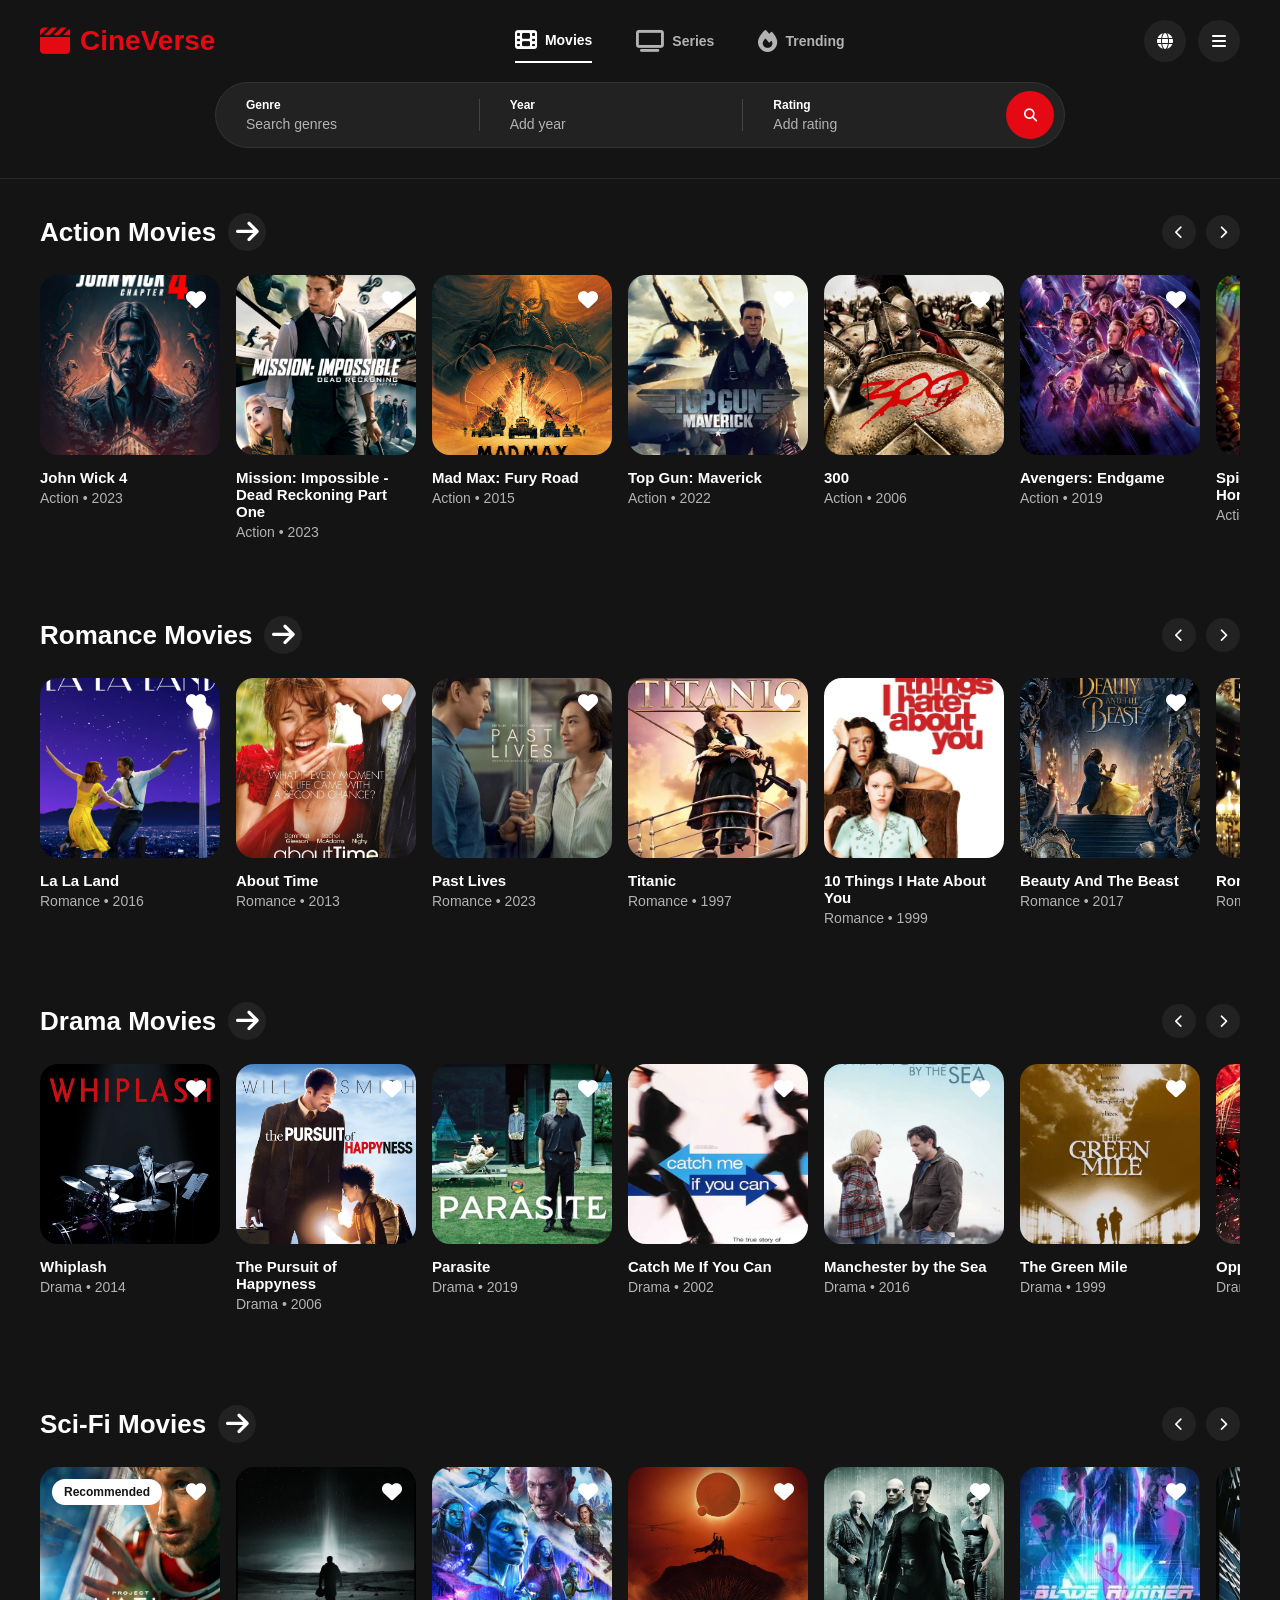
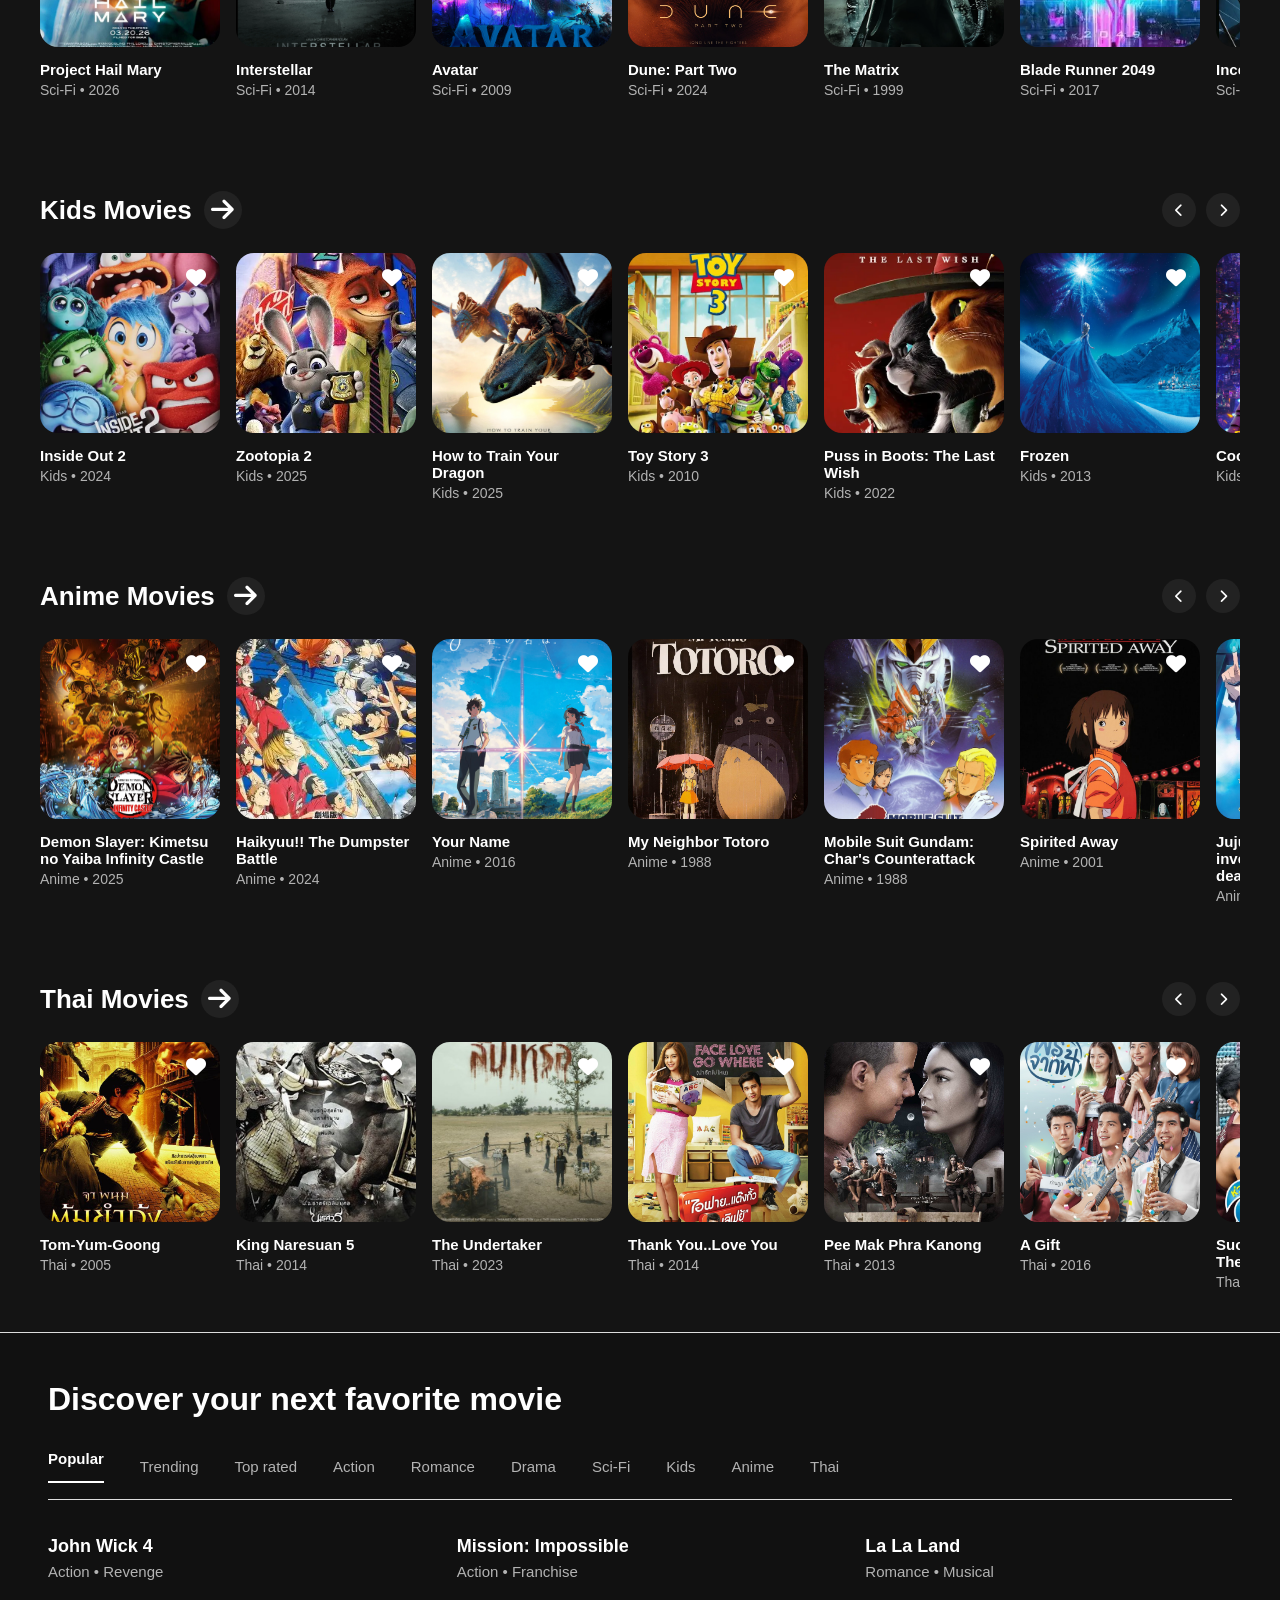
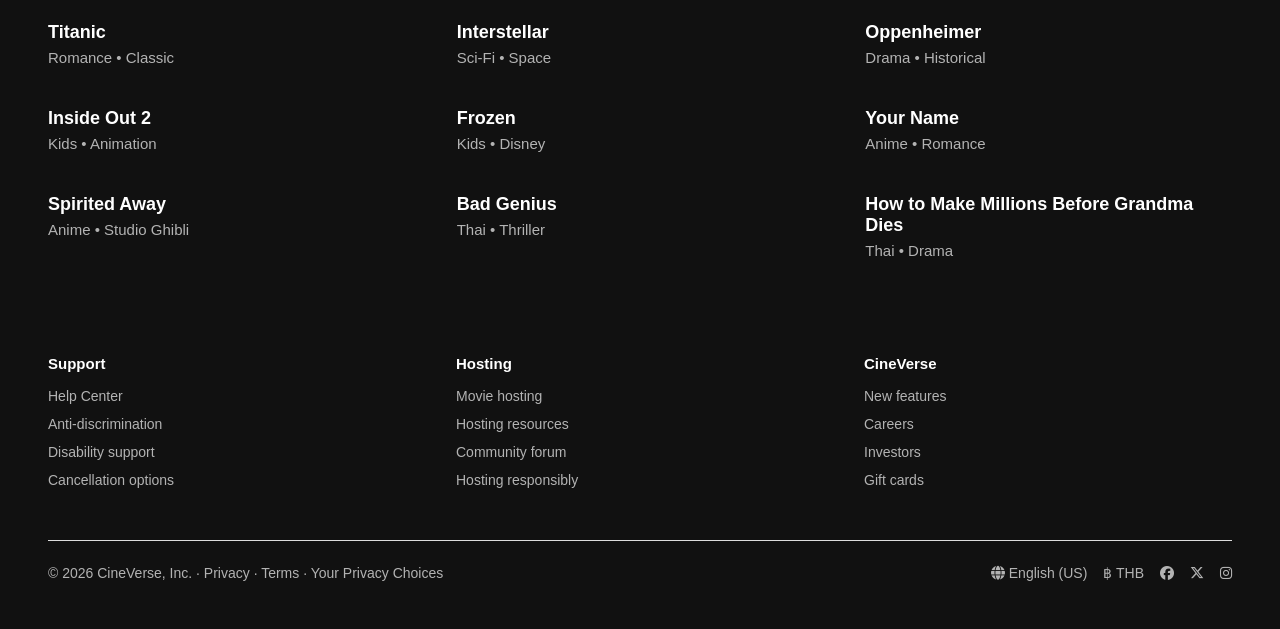
==== commit 7623a350: "update project" ====
--- a/index.html
+++ b/index.html
@@ -182,14 +182,14 @@
 
         <div class="movie-card">
             <div class="movie-image">
-                <img src="images/The Raid.jpg" alt="The Raid">
-                <input type="checkbox" id="heartTheRaid" class="heart-toggle">
-                <label for="heartTheRaid" class="heart-icon">
-                    <i class="fa-solid fa-heart"></i>
-                </label>
-            </div>
-            <h3>The Raid</h3>
-            <p>Action • 2011</p>
+                <img src="images/300.webp" alt="300">
+                <input type="checkbox" id="heart300" class="heart-toggle">
+                <label for="heart300" class="heart-icon">
+                    <i class="fa-solid fa-heart"></i>
+                </label>
+            </div>
+            <h3>300</h3>
+            <p>Action • 2006</p>
         </div>
 
         <div class="movie-card">
@@ -242,14 +242,98 @@
 
         <div class="movie-card">
             <div class="movie-image">
-                <img src="images/Extraction.webp" alt="Extraction">
-                <input type="checkbox" id="heartExtraction" class="heart-toggle">
-                <label for="heartExtraction" class="heart-icon">
-                    <i class="fa-solid fa-heart"></i>
-                </label>
-            </div>
-            <h3>Extraction</h3>
-            <p>Action • 2020</p>
+                <img src="images/Troy.webp" alt="Troy">
+                <input type="checkbox" id="heartTroy" class="heart-toggle">
+                <label for="heartTroy" class="heart-icon">
+                    <i class="fa-solid fa-heart"></i>
+                </label>
+            </div>
+            <h3>Troy</h3>
+            <p>Action • 2004</p>
+        </div>
+
+        <div class="movie-card">
+            <div class="movie-image">
+                <img src="images/Pirates of the Caribbean.jpg" alt="Pirates of the Caribbean: The Curse of the Black Pearl">
+                <input type="checkbox" id="heartPiratesOfTheCaribbean" class="heart-toggle">
+                <label for="heartPiratesOfTheCaribbean" class="heart-icon">
+                    <i class="fa-solid fa-heart"></i>
+                </label>
+            </div>
+            <h3>Pirates of the Caribbean: The Curse of the Black Pearl</h3>
+            <p>Action • 2003</p>
+        </div>
+
+        <div class="movie-card">
+            <div class="movie-image">
+                <img src="images/Braveheart.jpg" alt="Braveheart">
+                <input type="checkbox" id="heartBraveheart" class="heart-toggle">
+                <label for="heartBraveheart" class="heart-icon">
+                    <i class="fa-solid fa-heart"></i>
+                </label>
+            </div>
+            <h3>Braveheart</h3>
+            <p>Action • 1995</p>
+        </div>
+
+        <div class="movie-card">
+            <div class="movie-image">
+                <img src="images/James Bond 007.jpg" alt="James Bond 007">
+                <input type="checkbox" id="heartJamesBond007" class="heart-toggle">
+                <label for="heartJamesBond007" class="heart-icon">
+                    <i class="fa-solid fa-heart"></i>
+                </label>
+            </div>
+            <h3>James Bond 007</h3>
+            <p>Action • 2024</p>
+        </div>
+
+        <div class="movie-card">
+            <div class="movie-image">
+                <img src="images/X Men.webp" alt="X Men">
+                <input type="checkbox" id="heartXMEN" class="heart-toggle">
+                <label for="heartXMEN" class="heart-icon">
+                    <i class="fa-solid fa-heart"></i>
+                </label>
+            </div>
+            <h3>X Men</h3>
+            <p>Action • 2000</p>
+        </div>
+
+        <div class="movie-card">
+            <div class="movie-image">
+                <img src="images/Transformers Revenge of the Fallen.webp" alt="Transformers Revenge of the Fallen">
+                <input type="checkbox" id="heartTransformersRevengeOfTheFallen" class="heart-toggle">
+                <label for="heartTransformersRevengeOfTheFallen" class="heart-icon">
+                    <i class="fa-solid fa-heart"></i>
+                </label>
+            </div>
+            <h3>Transformers Revenge of the Fallen</h3>
+            <p>Action • 2010</p>
+        </div>
+
+        <div class="movie-card">
+            <div class="movie-image">
+                <img src="images/The Suicide Squad.webp" alt="The Suicide Squad">
+                <input type="checkbox" id="heartTheSuicideSquad" class="heart-toggle">
+                <label for="heartTheSuicideSquad" class="heart-icon">
+                    <i class="fa-solid fa-heart"></i>
+                </label>
+            </div>
+            <h3>The Suicide Squad</h3>
+            <p>Action • 2021</p>
+        </div>
+
+        <div class="movie-card">
+            <div class="movie-image">
+                <img src="images/Mr. & Mrs. Smith.webp" alt="Mr. & Mrs. Smith">
+                <input type="checkbox" id="heartMrAndMrsSmith" class="heart-toggle">
+                <label for="heartMrAndMrsSmith" class="heart-icon">
+                    <i class="fa-solid fa-heart"></i>
+                </label>
+            </div>
+            <h3>Mr. & Mrs. Smith</h3>
+            <p>Action • 2005</p>
         </div>
 
         <div class="movie-card">
@@ -347,7 +431,31 @@
 
         <div class="movie-card">
             <div class="movie-image">
-                <img src="images/The Notebook.webp" alt="The Notebook">
+                <img src="images/Beauty And The Beast.jpg" alt="Beauty And The Beast">
+                <input type="checkbox" id="heartBeautyAndTheBeast" class="heart-toggle">
+                <label for="heartBeautyAndTheBeast" class="heart-icon">
+                    <i class="fa-solid fa-heart"></i>
+                </label>
+            </div>
+            <h3>Beauty And The Beast</h3>
+            <p>Romance • 2017</p>
+        </div>
+
+        <div class="movie-card">
+            <div class="movie-image">
+                <img src="images/Romeo + Juliet.jpg" alt="Romeo + Juliet">
+                <input type="checkbox" id="heartRomeoAndJuliet" class="heart-toggle">
+                <label for="heartRomeoAndJuliet" class="heart-icon">
+                    <i class="fa-solid fa-heart"></i>
+                </label>
+            </div>
+            <h3>Romeo + Juliet</h3>
+            <p>Romance • 1996</p>
+        </div>
+
+        <div class="movie-card">
+            <div class="movie-image">
+                <img src="images/The Notebook.jpg" alt="The Notebook">
                 <input type="checkbox" id="heartTheNotebook" class="heart-toggle">
                 <label for="heartTheNotebook" class="heart-icon">
                     <i class="fa-solid fa-heart"></i>
@@ -371,6 +479,42 @@
 
         <div class="movie-card">
             <div class="movie-image">
+                <img src="images/My Best Friend's Wedding.jpg" alt="My Best Friend's Wedding">
+                <input type="checkbox" id="heartMyBestFriendsWedding" class="heart-toggle">
+                <label for="heartMyBestFriendsWedding" class="heart-icon">
+                    <i class="fa-solid fa-heart"></i>
+                </label>
+            </div>
+            <h3>My Best Friend's Wedding</h3>
+            <p>Romance • 1997</p>
+        </div>
+
+        <div class="movie-card">
+            <div class="movie-image">
+                <img src="images/Notting Hill.jpg" alt="Notting Hill">
+                <input type="checkbox" id="heartNottingHill" class="heart-toggle">
+                <label for="heartNottingHill" class="heart-icon">
+                    <i class="fa-solid fa-heart"></i>
+                </label>
+            </div>
+            <h3>Notting Hill</h3>
+            <p>Romance • 1999</p>
+        </div>
+
+        <div class="movie-card">
+            <div class="movie-image">
+                <img src="images/Bridget Jones's Diary.jpg" alt="Bridget Jones's Diary">
+                <input type="checkbox" id="heartBridgetJonesDiary" class="heart-toggle">
+                <label for="heartBridgetJonesDiary" class="heart-icon">
+                    <i class="fa-solid fa-heart"></i>
+                </label>
+            </div>
+            <h3>Bridget Jones's Diary</h3>
+            <p>Romance • 2001</p>
+        </div>
+
+        <div class="movie-card">
+            <div class="movie-image">
                 <img src="images/Pride & Prejudice.png" alt="Pride & Prejudice">
                 <input type="checkbox" id="heartPrideAndPrejudice" class="heart-toggle">
                 <label for="heartPrideAndPrejudice" class="heart-icon">
@@ -383,14 +527,14 @@
 
         <div class="movie-card">
             <div class="movie-image">
-                <img src="images/Your Name.webp" alt="Your Name">
-                <input type="checkbox" id="heartYourName" class="heart-toggle">
-                <label for="heartYourName" class="heart-icon">
-                    <i class="fa-solid fa-heart"></i>
-                </label>
-            </div>
-            <h3>Your Name</h3>
-            <p>Romance • 2016</p>
+                <img src="images/Enchanted.webp" alt="Enchanted">
+                <input type="checkbox" id="heartEnchanted" class="heart-toggle">
+                <label for="heartEnchanted" class="heart-icon">
+                    <i class="fa-solid fa-heart"></i>
+                </label>
+            </div>
+            <h3>Enchanted</h3>
+            <p>Romance • 2007</p>
         </div>
 
         <div class="movie-card">
@@ -404,6 +548,7 @@
             <h3>Crazy Rich Asians</h3>
             <p>Romance • 2018</p>
         </div>
+
 
         <div class="movie-card">
             <div class="movie-image">
@@ -476,6 +621,18 @@
 
         <div class="movie-card">
             <div class="movie-image">
+                <img src="images/Catch Me If You Can.webp" alt="Catch Me If You Can">
+                <input type="checkbox" id="heartCatchMeIfYouCan" class="heart-toggle">
+                <label for="heartCatchMeIfYouCan" class="heart-icon">
+                    <i class="fa-solid fa-heart"></i>
+                </label>
+            </div>
+            <h3>Catch Me If You Can</h3>
+            <p>Drama • 2002</p>
+        </div>
+
+        <div class="movie-card">
+            <div class="movie-image">
                 <img src="images/Manchester by the Sea.webp" alt="Manchester by the Sea">
                 <input type="checkbox" id="heartManchesterByTheSea" class="heart-toggle">
                 <label for="heartManchesterByTheSea" class="heart-icon">
@@ -536,14 +693,14 @@
 
         <div class="movie-card">
             <div class="movie-image">
-                <img src="images/Fight Club.webp" alt="Fight Club">
-                <input type="checkbox" id="heartFightClub" class="heart-toggle">
-                <label for="heartFightClub" class="heart-icon">
-                    <i class="fa-solid fa-heart"></i>
-                </label>
-            </div>
-            <h3>Fight Club</h3>
-            <p>Drama • 1999</p>
+                <img src="images/Saving Private Ryan.webp" alt="Saving Private Ryan">
+                <input type="checkbox" id="heartSavingPrivateRyan" class="heart-toggle">
+                <label for="heartSavingPrivateRyan" class="heart-icon">
+                    <i class="fa-solid fa-heart"></i>
+                </label>
+            </div>
+            <h3>Saving Private Ryan</h3>
+            <p>Drama • 1998</p>
         </div>
 
         <div class="movie-card">
@@ -556,6 +713,90 @@
             </div>
             <h3>Joker</h3>
             <p>Drama • 2019</p>
+        </div>
+
+        <div class="movie-card">
+            <div class="movie-image">
+                <img src="images/Maleficent.jpg" alt="Maleficent">
+                <input type="checkbox" id="heartMaleficent" class="heart-toggle">
+                <label for="heartMaleficent" class="heart-icon">
+                    <i class="fa-solid fa-heart"></i>
+                </label>
+            </div>
+            <h3>Maleficent</h3>
+            <p>Drama • 2014</p>
+        </div>
+
+        <div class="movie-card">
+            <div class="movie-image">
+                <img src="images/The Lord of the Rings.webp" alt="The Lord of the Rings: The Fellowship of the Ring">
+                <input type="checkbox" id="heartTheLordOfTheRings" class="heart-toggle">
+                <label for="heartTheLordOfTheRings" class="heart-icon">
+                    <i class="fa-solid fa-heart"></i>
+                </label>
+            </div>
+            <h3>The Lord of the Rings: The Fellowship of the Ring</h3>
+            <p>Drama • 2001</p>
+        </div>
+
+        <div class="movie-card">
+            <div class="movie-image">
+                <img src="images/Harry Potter and the Prisoner of Azkaban.webp" alt="Harry Potter and the Prisoner of Azkaban">
+                <input type="checkbox" id="heartHarryPotterAndThePrisonerOfAzkaban" class="heart-toggle">
+                <label for="heartHarryPotterAndThePrisonerOfAzkaban" class="heart-icon">
+                    <i class="fa-solid fa-heart"></i>
+                </label>
+            </div>
+            <h3>Harry Potter and the Prisoner of Azkaban</h3>
+            <p>Drama • 1994</p>
+        </div>
+
+        <div class="movie-card">
+            <div class="movie-image">
+                <img src="images/Twilight.jpg" alt="Twilight">
+                <input type="checkbox" id="heartTwilight" class="heart-toggle">
+                <label for="heartTwilight" class="heart-icon">
+                    <i class="fa-solid fa-heart"></i>
+                </label>
+            </div>
+            <h3>Twilight</h3>
+            <p>Drama • 2008</p>
+        </div>
+
+        <div class="movie-card">
+            <div class="movie-image">
+                <img src="images/Interview with the Vampire.webp" alt="Interview with the Vampire">
+                <input type="checkbox" id="heartInterviewWithTheVampire" class="heart-toggle">
+                <label for="heartInterviewWithTheVampire" class="heart-icon">
+                    <i class="fa-solid fa-heart"></i>
+                </label>
+            </div>
+            <h3>Interview with the Vampire</h3>
+            <p>Drama • 1994</p>
+        </div>
+
+        <div class="movie-card">
+            <div class="movie-image">
+                <img src="images/Aladdin.webp" alt="Aladdin">
+                <input type="checkbox" id="heartAladdin" class="heart-toggle">
+                <label for="heartAladdin" class="heart-icon">
+                    <i class="fa-solid fa-heart"></i>
+                </label>
+            </div>
+            <h3>Aladdin</h3>
+            <p>Drama • 2019</p>
+        </div>
+
+        <div class="movie-card">
+            <div class="movie-image">
+                <img src="images/The Devil Wears Prada.jpg" alt="The Devil Wears Prada">
+                <input type="checkbox" id="heartTheDevilWearsPrada" class="heart-toggle">
+                <label for="heartTheDevilWearsPrada" class="heart-icon">
+                    <i class="fa-solid fa-heart"></i>
+                </label>
+            </div>
+            <h3>The Devil Wears Prada</h3>
+            <p>Drama • 2006</p>
         </div>
 
         <div class="movie-card">
@@ -678,6 +919,30 @@
 
         <div class="movie-card">
             <div class="movie-image">
+                <img src="images/Godzilla.webp" alt="Godzilla">
+                <input type="checkbox" id="heartGodzilla" class="heart-toggle">
+                <label for="heartGodzilla" class="heart-icon">
+                    <i class="fa-solid fa-heart"></i>
+                </label>
+            </div>
+            <h3>Godzilla</h3>
+            <p>Sci-Fi • 2014</p>
+        </div>
+
+        <div class="movie-card">
+            <div class="movie-image">
+                <img src="images/Men in Black.webp" alt="Men in Black">
+                <input type="checkbox" id="heartMenInBlack" class="heart-toggle">
+                <label for="heartMenInBlack" class="heart-icon">
+                    <i class="fa-solid fa-heart"></i>
+                </label>
+            </div>
+            <h3>Men in Black</h3>
+            <p>Sci-Fi • 1997</p>
+        </div>
+
+        <div class="movie-card">
+            <div class="movie-image">
                 <img src="images/Star Wars.webp" alt="Star Wars">
                 <input type="checkbox" id="heartStarWars" class="heart-toggle">
                 <label for="heartStarWars" class="heart-icon">
@@ -698,6 +963,42 @@
             </div>
             <h3>Ready Player One</h3>
             <p>Sci-Fi • 2018</p>
+        </div>
+
+        <div class="movie-card">
+            <div class="movie-image">
+                <img src="images/Jurassic Park.jpg" alt="Jurassic Park">
+                <input type="checkbox" id="heartJurassicPark" class="heart-toggle">
+                <label for="heartJurassicPark" class="heart-icon">
+                    <i class="fa-solid fa-heart"></i>
+                </label>
+            </div>
+            <h3>Jurassic Park</h3>
+            <p>Sci-Fi • 1993</p>
+        </div>
+
+        <div class="movie-card">
+            <div class="movie-image">
+                <img src="images/Independence Day.jpg" alt="Independence Day">
+                <input type="checkbox" id="heartIndependenceDay" class="heart-toggle">
+                <label for="heartIndependenceDay" class="heart-icon">
+                    <i class="fa-solid fa-heart"></i>
+                </label>
+            </div>
+            <h3>Independence Day</h3>
+            <p>Sci-Fi • 1996</p>
+        </div>
+
+        <div class="movie-card">
+            <div class="movie-image">
+                <img src="images/Armageddon.webp" alt="Armageddon">
+                <input type="checkbox" id="heartArmageddon" class="heart-toggle">
+                <label for="heartArmageddon" class="heart-icon">
+                    <i class="fa-solid fa-heart"></i>
+                </label>
+            </div>
+            <h3>Armageddon</h3>
+            <p>Sci-Fi • 1998</p>
         </div>
 
         <div class="movie-card">
@@ -867,6 +1168,90 @@
 
         <div class="movie-card">
             <div class="movie-image">
+                <img src="images/Shrek.webp" alt="Shrek">
+                <input type="checkbox" id="heartShrek" class="heart-toggle">
+                <label for="heartShrek" class="heart-icon">
+                    <i class="fa-solid fa-heart"></i>
+                </label>
+            </div>
+            <h3>Shrek</h3>
+            <p>Kids • 2001</p>
+        </div>
+
+        <div class="movie-card">
+            <div class="movie-image">
+                <img src="images/Up.webp" alt="Up">
+                <input type="checkbox" id="heartUp" class="heart-toggle">
+                <label for="heartUp" class="heart-icon">
+                    <i class="fa-solid fa-heart"></i>
+                </label>
+            </div>
+            <h3>Up</h3>
+            <p>Kids • 2009</p>
+        </div>
+
+        <div class="movie-card">
+            <div class="movie-image">
+                <img src="images/Finding Nemo.jpg" alt="Finding Nemo">
+                <input type="checkbox" id="heartFindingNemo" class="heart-toggle">
+                <label for="heartFindingNemo" class="heart-icon">
+                    <i class="fa-solid fa-heart"></i>
+                </label>
+            </div>
+            <h3>Finding Nemo</h3>
+            <p>Kids • 2003</p>
+        </div>
+
+        <div class="movie-card">
+            <div class="movie-image">
+                <img src="images/The LEGO Movie.webp" alt="The LEGO Movie">
+                <input type="checkbox" id="heartTheLEGOMovie" class="heart-toggle">
+                <label for="heartTheLEGOMovie" class="heart-icon">
+                    <i class="fa-solid fa-heart"></i>
+                </label>
+            </div>
+            <h3>The LEGO Movie</h3>
+            <p>Kids • 2014</p>
+        </div>
+
+        <div class="movie-card">
+            <div class="movie-image">
+                <img src="images/Monsters, Inc.webp" alt="Monsters, Inc.">
+                <input type="checkbox" id="heartMonstersInc" class="heart-toggle">
+                <label for="heartMonstersInc" class="heart-icon">
+                    <i class="fa-solid fa-heart"></i>
+                </label>
+            </div>
+            <h3>Monsters, Inc.</h3>
+            <p>Kids • 2001</p>
+        </div>
+
+        <div class="movie-card">
+            <div class="movie-image">
+                <img src="images/WALL·E.webp" alt="WALL·E">
+                <input type="checkbox" id="heartWALLE" class="heart-toggle">
+                <label for="heartWALLE" class="heart-icon">
+                    <i class="fa-solid fa-heart"></i>
+                </label>
+            </div>
+            <h3>WALL·E</h3>
+            <p>Kids • 2008</p>
+        </div>
+
+        <div class="movie-card">
+            <div class="movie-image">
+                <img src="images/The Lion King.jpg" alt="The Lion King">
+                <input type="checkbox" id="heartTheLionKing" class="heart-toggle">
+                <label for="heartTheLionKing" class="heart-icon">
+                    <i class="fa-solid fa-heart"></i>
+                </label>
+            </div>
+            <h3>The Lion King</h3>
+            <p>Kids • 2019</p>
+        </div>
+
+        <div class="movie-card">
+            <div class="movie-image">
                 <img src="images/See all.png" alt="See all">
             </div>
         </div>
@@ -875,86 +1260,586 @@
 
 </section>
 
+<!-- ----- ANIME ----- -->
+
+<section class="movie-section">
+
+    <div class="section-header">
+        <h2>
+            Anime Movies
+            <span class="arrow-circle">
+                <i class="fa-solid fa-arrow-right"></i>
+            </span>
+        </h2>
+        <div class="row-arrows">
+            <button class="row-arrow">
+                <i class="fa-solid fa-chevron-left"></i>
+            </button>
+            <button class="row-arrow">
+                <i class="fa-solid fa-chevron-right"></i>
+            </button>
+        </div>
+    </div>
+
+    <div class="movie-row">
+
+        <div class="movie-card">
+            <div class="movie-image">
+                <img src="images/Demon Slayer.webp" alt="Demon Slayer: Kimetsu no Yaiba Infinity Castle">
+                <input type="checkbox" id="heartDemonSlayer" class="heart-toggle">
+                <label for="heartDemonSlayer" class="heart-icon">
+                    <i class="fa-solid fa-heart"></i>
+                </label>
+            </div>
+            <h3>Demon Slayer: Kimetsu no Yaiba Infinity Castle</h3>
+            <p>Anime • 2025</p>
+        </div>
+
+        <div class="movie-card">
+            <div class="movie-image">
+                <img src="images/Haikyuu!! The Dumpster Battle.webp" alt="Haikyuu!! The Dumpster Battle">
+                <input type="checkbox" id="heartHaikyuu" class="heart-toggle">
+                <label for="heartHaikyuu" class="heart-icon">
+                    <i class="fa-solid fa-heart"></i>
+                </label>
+            </div>
+            <h3>Haikyuu!! The Dumpster Battle</h3>
+            <p>Anime • 2024</p>
+        </div>
+
+        <div class="movie-card">
+            <div class="movie-image">
+                <img src="images/Your Name.webp" alt="Your Name">
+                <input type="checkbox" id="heartYourName" class="heart-toggle">
+                <label for="heartYourName" class="heart-icon">
+                    <i class="fa-solid fa-heart"></i>
+                </label>
+            </div>
+            <h3>Your Name</h3>
+            <p>Anime • 2016</p>
+        </div>
+
+        <div class="movie-card">
+            <div class="movie-image">
+                <img src="images/My Neighbor Totoro.webp" alt="My Neighbor Totoro">
+                <input type="checkbox" id="heartMyNeighborTotoro" class="heart-toggle">
+                <label for="heartMyNeighborTotoro" class="heart-icon">
+                    <i class="fa-solid fa-heart"></i>
+                </label>
+            </div>
+            <h3>My Neighbor Totoro</h3>
+            <p>Anime • 1988</p>
+        </div>
+
+        <div class="movie-card">
+            <div class="movie-image">
+                <img src="images/Mobile Suit Gundam.webp" alt="Mobile Suit Gundam: Char's Counterattack">
+                <input type="checkbox" id="heartMobileSuitGundam" class="heart-toggle">
+                <label for="heartMobileSuitGundam" class="heart-icon">
+                    <i class="fa-solid fa-heart"></i>
+                </label>
+            </div>
+            <h3>Mobile Suit Gundam: Char's Counterattack</h3>
+            <p>Anime • 1988</p>
+        </div>
+
+        <div class="movie-card">
+            <div class="movie-image">
+                <img src="images/Spirited Away.jpg" alt="Spirited Away">
+                <input type="checkbox" id="heartSpiritedAway" class="heart-toggle">
+                <label for="heartSpiritedAway" class="heart-icon">
+                    <i class="fa-solid fa-heart"></i>
+                </label>
+            </div>
+            <h3>Spirited Away</h3>
+            <p>Anime • 2001</p>
+        </div>
+
+        <div class="movie-card">
+            <div class="movie-image">
+                <img src="images/Jujutsu Kaisen.jpg" alt="Jujutsu Kaisen: Hidden inventory/Premature death">
+                <input type="checkbox" id="heartJujutsuKaisen" class="heart-toggle">
+                <label for="heartJujutsuKaisen" class="heart-icon">
+                    <i class="fa-solid fa-heart"></i>
+                </label>
+            </div>
+            <h3>Jujutsu Kaisen: Hidden inventory/Premature death</h3>
+            <p>Anime • 2025</p>
+        </div>
+
+        <div class="movie-card">
+            <div class="movie-image">
+                <img src="images/The First Slam Dunk.webp" alt="The First Slam Dunk">
+                <input type="checkbox" id="heartTheFirstSlamDunk" class="heart-toggle">
+                <label for="heartTheFirstSlamDunk" class="heart-icon">
+                    <i class="fa-solid fa-heart"></i>
+                </label>
+            </div>
+            <h3>The First Slam Dunk</h3>
+            <p>Anime • 2023</p>
+        </div>
+
+        <div class="movie-card">
+            <div class="movie-image">
+                <img src="images/Attack on Titan.webp" alt="Attack on Titan: THE LAST ATTACK">
+                <input type="checkbox" id="heartAttackOnTitan" class="heart-toggle">
+                <label for="heartAttackOnTitan" class="heart-icon">
+                    <i class="fa-solid fa-heart"></i>
+                </label>
+            </div>
+            <h3>Attack on Titan: THE LAST ATTACK</h3>
+            <p>Anime • 2024</p>
+        </div>
+
+        <div class="movie-card">
+            <div class="movie-image">
+                <img src="images/Dan Da Dan.jpg" alt="DanDaDan: Evil Eye">
+                <input type="checkbox" id="heartDanDaDan" class="heart-toggle">
+                <label for="heartDanDaDan" class="heart-icon">
+                    <i class="fa-solid fa-heart"></i>
+                </label>
+            </div>
+            <h3>DanDaDan: Evil Eye</h3>
+            <p>Anime • 2025</p>
+        </div>
+
+        <div class="movie-card">
+            <div class="movie-image">
+                <img src="images/Slime The Movie.webp" alt="Slime The Movie: Scarlet Bond">
+                <input type="checkbox" id="heartSlimeTheMovie" class="heart-toggle">
+                <label for="heartSlimeTheMovie" class="heart-icon">
+                    <i class="fa-solid fa-heart"></i>
+                </label>
+            </div>
+            <h3>Slime The Movie: Scarlet Bond</h3>
+            <p>Anime • 2023</p>
+        </div>
+
+        <div class="movie-card">
+            <div class="movie-image">
+                <img src="images/Spy x Family.webp" alt="Spy x Family: Code White">
+                <input type="checkbox" id="heartSpyXFamily" class="heart-toggle">
+                <label for="heartSpyXFamily" class="heart-icon">
+                    <i class="fa-solid fa-heart"></i>
+                </label>
+            </div>
+            <h3>Spy x Family: Code White</h3>
+            <p>Anime • 2023</p>
+        </div>
+
+        <div class="movie-card">
+            <div class="movie-image">
+                <img src="images/Grave of the Fireflies.webp" alt="Grave of the Fireflies">
+                <input type="checkbox" id="heartGraveOfTheFireflies" class="heart-toggle">
+                <label for="heartGraveOfTheFireflies" class="heart-icon">
+                    <i class="fa-solid fa-heart"></i>
+                </label>
+            </div>
+            <h3>Grave of the Fireflies</h3>
+            <p>Anime • 1988</p>
+        </div>
+
+        <div class="movie-card">
+            <div class="movie-image">
+                <img src="images/One Piece.jpg" alt="One Piece Film: Red">
+                <input type="checkbox" id="heartOnePieceFilmRed" class="heart-toggle">
+                <label for="heartOnePieceFilmRed" class="heart-icon">
+                    <i class="fa-solid fa-heart"></i>
+                </label>
+            </div>
+            <h3>One Piece Film: Red</h3>
+            <p>Anime • 2022</p>
+        </div>
+
+        <div class="movie-card">
+            <div class="movie-image">
+                <img src="images/Detective Conan The Movie.jpg" alt="Detective Conan The Movie: The Million-Dollar Pentagram">
+                <input type="checkbox" id="heartDetectiveConanTheMovie" class="heart-toggle">
+                <label for="heartDetectiveConanTheMovie" class="heart-icon">
+                    <i class="fa-solid fa-heart"></i>
+                </label>
+            </div>
+            <h3>Detective Conan The Movie: The Million-Dollar Pentagram</h3>
+            <p>Anime • 2024</p>
+        </div>
+
+        <div class="movie-card">
+            <div class="movie-image">
+                <img src="images/Doraemon Movie 26.webp" alt="Doraemon Movie 26: Nobita's Dinosaur">
+                <input type="checkbox" id="heartDoraemonMovie26" class="heart-toggle">
+                <label for="heartDoraemonMovie26" class="heart-icon">
+                    <i class="fa-solid fa-heart"></i>
+                </label>
+            </div>
+            <h3>Doraemon Movie 26: Nobita's Dinosaur</h3>
+            <p>Anime • 2006</p>
+        </div>
+
+        <div class="movie-card">
+            <div class="movie-image">
+                <img src="images/Pokemon The First Movie.jpg" alt="Pokemon The First Movie: Mewtwo Strikes Back">
+                <input type="checkbox" id="heartPokemonTheFirstMovie" class="heart-toggle">
+                <label for="heartPokemonTheFirstMovie" class="heart-icon">
+                    <i class="fa-solid fa-heart"></i>
+                </label>
+            </div>
+            <h3>Pokemon The First Movie: Mewtwo Strikes Back</h3>
+            <p>Anime • 1998</p>
+        </div>
+
+        <div class="movie-card">
+            <div class="movie-image">
+                <img src="images/See all.png" alt="See all">
+            </div>
+        </div>
+
+    </div>
+
+</section>
+
+<!-- ----- THAI ----- -->
+
+<section class="movie-section">
+
+    <div class="section-header">
+        <h2>
+            Thai Movies
+            <span class="arrow-circle">
+                <i class="fa-solid fa-arrow-right"></i>
+            </span>
+        </h2>
+        <div class="row-arrows">
+            <button class="row-arrow">
+                <i class="fa-solid fa-chevron-left"></i>
+            </button>
+            <button class="row-arrow">
+                <i class="fa-solid fa-chevron-right"></i>
+            </button>
+        </div>
+    </div>
+
+    <div class="movie-row">
+
+        <div class="movie-card">
+            <div class="movie-image">
+                <img src="images/Tom-Yum-Goong.jpg" alt="Tom-Yum-Goong">
+                <input type="checkbox" id="heartTomYumGoong" class="heart-toggle">
+                <label for="heartTomYumGoong" class="heart-icon">
+                    <i class="fa-solid fa-heart"></i>
+                </label>
+            </div>
+            <h3>Tom-Yum-Goong</h3>
+            <p>Thai • 2005</p>
+        </div>
+
+        <div class="movie-card">
+            <div class="movie-image">
+                <img src="images/King Naresuan 5.jpg" alt="King Naresuan 5">
+                <input type="checkbox" id="heartKingNaresuan5" class="heart-toggle">
+                <label for="heartKingNaresuan5" class="heart-icon">
+                    <i class="fa-solid fa-heart"></i>
+                </label>
+            </div>
+            <h3>King Naresuan 5</h3>
+            <p>Thai • 2014</p>
+        </div>
+
+        <div class="movie-card">
+            <div class="movie-image">
+                <img src="images/The Undertaker.jpg" alt="The Undertaker">
+                <input type="checkbox" id="heartTheUndertaker" class="heart-toggle">
+                <label for="heartTheUndertaker" class="heart-icon">
+                    <i class="fa-solid fa-heart"></i>
+                </label>
+            </div>
+            <h3>The Undertaker</h3>
+            <p>Thai • 2023</p>
+        </div>
+
+        <div class="movie-card">
+            <div class="movie-image">
+                <img src="images/Thank You..Love You.jpg" alt="Thank You..Love You">
+                <input type="checkbox" id="heartThankYouLoveYou" class="heart-toggle">
+                <label for="heartThankYouLoveYou" class="heart-icon">
+                    <i class="fa-solid fa-heart"></i>
+                </label>
+            </div>
+            <h3>Thank You..Love You</h3>
+            <p>Thai • 2014</p>
+        </div>
+
+        <div class="movie-card">
+            <div class="movie-image">
+                <img src="images/Pee Mak Phra Kanong.jpg" alt="Pee Mak Phra Kanong">
+                <input type="checkbox" id="heartPeeMakPhraKanong" class="heart-toggle">
+                <label for="heartPeeMakPhraKanong" class="heart-icon">
+                    <i class="fa-solid fa-heart"></i>
+                </label>
+            </div>
+            <h3>Pee Mak Phra Kanong</h3>
+            <p>Thai • 2013</p>
+        </div>
+
+        <div class="movie-card">
+            <div class="movie-image">
+                <img src="images/A Gift.jpg" alt="A Gift">
+                <input type="checkbox" id="heartAGift" class="heart-toggle">
+                <label for="heartAGift" class="heart-icon">
+                    <i class="fa-solid fa-heart"></i>
+                </label>
+            </div>
+            <h3>A Gift</h3>
+            <p>Thai • 2016</p>
+        </div>
+
+        <div class="movie-card">
+            <div class="movie-image">
+                <img src="images/SuckSeed.webp" alt="SuckSeed: Huay Khan Thep">
+                <input type="checkbox" id="heartSuckSeed" class="heart-toggle">
+                <label for="heartSuckSeed" class="heart-icon">
+                    <i class="fa-solid fa-heart"></i>
+                </label>
+            </div>
+            <h3>SuckSeed: Huay Khan Thep</h3>
+            <p>Thai • 2011</p>
+        </div>
+
+        <div class="movie-card">
+            <div class="movie-image">
+                <img src="images/How to Make Millions Before Grandma Dies.webp" alt="How to Make Millions Before Grandma Dies">
+                <input type="checkbox" id="heartHowToMakeMillionsBeforeGrandmaDies" class="heart-toggle">
+                <label for="heartHowToMakeMillionsBeforeGrandmaDies" class="heart-icon">
+                    <i class="fa-solid fa-heart"></i>
+                </label>
+            </div>
+            <h3>How to Make Millions Before Grandma Dies</h3>
+            <p>Thai • 2024</p>
+        </div>
+
+        <div class="movie-card">
+            <div class="movie-image">
+                <img src="images/Bangkok Traffic Love Story.jpg" alt="Bangkok Traffic Love Story">
+                <input type="checkbox" id="heartBangkokTrafficLoveStory" class="heart-toggle">
+                <label for="heartBangkokTrafficLoveStory" class="heart-icon">
+                    <i class="fa-solid fa-heart"></i>
+                </label>
+            </div>
+            <h3>Bangkok Traffic Love Story</h3>
+            <p>Thai • 2009</p>
+        </div>
+
+        <div class="movie-card">
+            <div class="movie-image">
+                <img src="images/My Girl.webp" alt="My Girl">
+                <input type="checkbox" id="heartMyGirl" class="heart-toggle">
+                <label for="heartMyGirl" class="heart-icon">
+                    <i class="fa-solid fa-heart"></i>
+                </label>
+            </div>
+            <h3>My Girl</h3>
+            <p>Thai • 2003</p>
+        </div>
+
+        <div class="movie-card">
+            <div class="movie-image">
+                <img src="images/One Day.jpg" alt="One Day">
+                <input type="checkbox" id="heartOneDay" class="heart-toggle">
+                <label for="heartOneDay" class="heart-icon">
+                    <i class="fa-solid fa-heart"></i>
+                </label>
+            </div>
+            <h3>One Day</h3>
+            <p>Thai • 2016</p>
+        </div>
+
+        <div class="movie-card">
+            <div class="movie-image">
+                <img src="images/Crazy Little Thing Called Love.jpg" alt="Crazy Little Thing Called Love">
+                <input type="checkbox" id="heartCrazyLittleThingCalledLove" class="heart-toggle">
+                <label for="heartCrazyLittleThingCalledLove" class="heart-icon">
+                    <i class="fa-solid fa-heart"></i>
+                </label>
+            </div>
+            <h3>Crazy Little Thing Called Love</h3>
+            <p>Thai • 2010</p>
+        </div>
+
+        <div class="movie-card">
+            <div class="movie-image">
+                <img src="images/The Teacher's Diary.jpg" alt="The Teacher's Diary">
+                <input type="checkbox" id="heartTheTeacherSDiary" class="heart-toggle">
+                <label for="heartTheTeacherSDiary" class="heart-icon">
+                    <i class="fa-solid fa-heart"></i>
+                </label>
+            </div>
+            <h3>The Teacher's Diary</h3>
+            <p>Thai • 2014</p>
+        </div>
+
+        <div class="movie-card">
+            <div class="movie-image">
+                <img src="images/Friend Zone.jpg" alt="Friend Zone">
+                <input type="checkbox" id="heartFriendZone" class="heart-toggle">
+                <label for="heartFriendZone" class="heart-icon">
+                    <i class="fa-solid fa-heart"></i>
+                </label>
+            </div>
+            <h3>Friend Zone</h3>
+            <p>Thai • 2019</p>
+        </div>
+
+        <div class="movie-card">
+            <div class="movie-image">
+                <img src="images/Bad Genius.jpg" alt="Bad Genius">
+                <input type="checkbox" id="heartBadGenius" class="heart-toggle">
+                <label for="heartBadGenius" class="heart-icon">
+                    <i class="fa-solid fa-heart"></i>
+                </label>
+            </div>
+            <h3>Bad Genius</h3>
+            <p>Thai • 2017</p>
+        </div>
+
+        <div class="movie-card">
+            <div class="movie-image">
+                <img src="images/Happy Old Year.jpg" alt="Happy Old Year">
+                <input type="checkbox" id="heartHappyOldYear" class="heart-toggle">
+                <label for="heartHappyOldYear" class="heart-icon">
+                    <i class="fa-solid fa-heart"></i>
+                </label>
+            </div>
+            <h3>Happy Old Year</h3>
+            <p>Thai • 2019</p>
+        </div>
+
+        <div class="movie-card">
+            <div class="movie-image">
+                <img src="images/Dang Bireley’s and Young Gangsters.jpg" alt="Dang Bireley’s and Young Gangsters">
+                <input type="checkbox" id="heartDangBireleySAndYoungGangsters" class="heart-toggle">
+                <label for="heartDangBireleySAndYoungGangsters" class="heart-icon">
+                    <i class="fa-solid fa-heart"></i>
+                </label>
+            </div>
+            <h3>Dang Bireley’s and Young Gangsters</h3>
+            <p>Thai • 1997</p>
+        </div>
+
+        <div class="movie-card">
+            <div class="movie-image">
+                <img src="images/Romantic Blue.jpg" alt="Romantic Blue">
+                <input type="checkbox" id="heartRomanticBlue" class="heart-toggle">
+                <label for="heartRomanticBlue" class="heart-icon">
+                    <i class="fa-solid fa-heart"></i>
+                </label>
+            </div>
+            <h3>Romantic Blue</h3>
+            <p>Thai • 1995</p>
+        </div>
+
+        <div class="movie-card">
+            <div class="movie-image">
+                <img src="images/The Love of Siam.jpg" alt="The Love of Siam">
+                <input type="checkbox" id="heartTheLoveOfSiam" class="heart-toggle">
+                <label for="heartTheLoveOfSiam" class="heart-icon">
+                    <i class="fa-solid fa-heart"></i>
+                </label>
+            </div>
+            <h3>The Love of Siam</h3>
+            <p>Thai • 2007</p>
+        </div>
+
+        <div class="movie-card">
+            <div class="movie-image">
+                <img src="images/See all.png" alt="See all">
+            </div>
+        </div>
+
+    </div>
+
+</section>
+
     <!-- ----- FOOTER ----- -->
 
 <section class="footer-top">
 
-    <h2>Inspiration for future getaways</h2>
+    <h2>Discover your next favorite movie</h2>
 
     <div class="footer-tabs">
         <span class="active-tab">Popular</span>
+        <span>Trending</span>
+        <span>Top rated</span>
         <span>Action</span>
         <span>Romance</span>
         <span>Drama</span>
         <span>Sci-Fi</span>
         <span>Kids</span>
-        <span>Trending</span>
-        <span>Top rated</span>
+        <span>Anime</span>
+        <span>Thai</span>
     </div>
 
     <div class="footer-links-grid">
 
-    <div class="footer-link-item">
-        <h4>John Wick 4</h4>
-        <p>Action movies</p>
+        <div class="footer-link-item">
+            <h4>John Wick 4</h4>
+            <p>Action • Revenge</p>
+        </div>
+
+        <div class="footer-link-item">
+            <h4>Mission: Impossible</h4>
+            <p>Action • Franchise</p>
+        </div>
+
+        <div class="footer-link-item">
+            <h4>La La Land</h4>
+            <p>Romance • Musical</p>
+        </div>
+
+        <div class="footer-link-item">
+            <h4>Titanic</h4>
+            <p>Romance • Classic</p>
+        </div>
+
+        <div class="footer-link-item">
+            <h4>Interstellar</h4>
+            <p>Sci-Fi • Space</p>
+        </div>
+
+        <div class="footer-link-item">
+            <h4>Oppenheimer</h4>
+            <p>Drama • Historical</p>
+        </div>
+
+        <div class="footer-link-item">
+            <h4>Inside Out 2</h4>
+            <p>Kids • Animation</p>
+        </div>
+
+        <div class="footer-link-item">
+            <h4>Frozen</h4>
+            <p>Kids • Disney</p>
+        </div>
+
+        <div class="footer-link-item">
+            <h4>Your Name</h4>
+            <p>Anime • Romance</p>
+        </div>
+
+        <div class="footer-link-item">
+            <h4>Spirited Away</h4>
+            <p>Anime • Studio Ghibli</p>
+        </div>
+
+        <div class="footer-link-item">
+            <h4>Bad Genius</h4>
+            <p>Thai • Thriller</p>
+        </div>
+
+        <div class="footer-link-item">
+            <h4>How to Make Millions Before Grandma Dies</h4>
+            <p>Thai • Drama</p>
+        </div>
+
     </div>
-
-    <div class="footer-link-item">
-        <h4>Top Gun: Maverick</h4>
-        <p>Action movies</p>
-    </div>
-
-    <div class="footer-link-item">
-        <h4>La La Land</h4>
-        <p>Romance movies</p>
-    </div>
-
-    <div class="footer-link-item">
-        <h4>Past Lives</h4>
-        <p>Romance movies</p>
-    </div>
-
-    <div class="footer-link-item">
-        <h4>Whiplash</h4>
-        <p>Drama movies</p>
-    </div>
-
-    <div class="footer-link-item">
-        <h4>Parasite</h4>
-        <p>Drama movies</p>
-    </div>
-
-    <div class="footer-link-item">
-        <h4>Interstellar</h4>
-        <p>Sci-Fi movies</p>
-    </div>
-
-    <div class="footer-link-item">
-        <h4>Dune: Part Two</h4>
-        <p>Sci-Fi movies</p>
-    </div>
-
-    <div class="footer-link-item">
-        <h4>Inside Out 2</h4>
-        <p>Kids movies</p>
-    </div>
-
-    <div class="footer-link-item">
-        <h4>Zootopia 2</h4>
-        <p>Kids movies</p>
-    </div>
-
-    <div class="footer-link-item">
-        <h4>Project Hail Mary</h4>
-        <p>Trending movies</p>
-    </div>
-
-    <div class="footer-link-item">
-        <h4>Mission: Impossible</h4>
-        <p>Trending movies</p>
-    </div>
-
-</div>
 
 </section>
 
@@ -1032,5 +1917,19 @@
 </div>
 </footer>
 
+<script>
+    document.querySelectorAll('.movie-section').forEach(section => {
+        const row = section.querySelector('.movie-row')
+        const buttons = section.querySelectorAll('.row-arrow')
+        if (!row || buttons.length !== 2) return
+        const scrollDistance = Math.max(row.clientWidth * 0.8, 300)
+        buttons[0].addEventListener('click', () => {
+            row.scrollBy({ left: -scrollDistance, behavior: 'smooth' })
+        })
+        buttons[1].addEventListener('click', () => {
+            row.scrollBy({ left: scrollDistance, behavior: 'smooth' })
+        })
+    })
+</script>
 </body>
 </html>
--- a/style.css
+++ b/style.css
@@ -184,6 +184,7 @@
     background: #222;
     color: white;
     transition: 0.2s ease;
+    cursor: pointer;
 }
 
 .row-arrow:hover{
